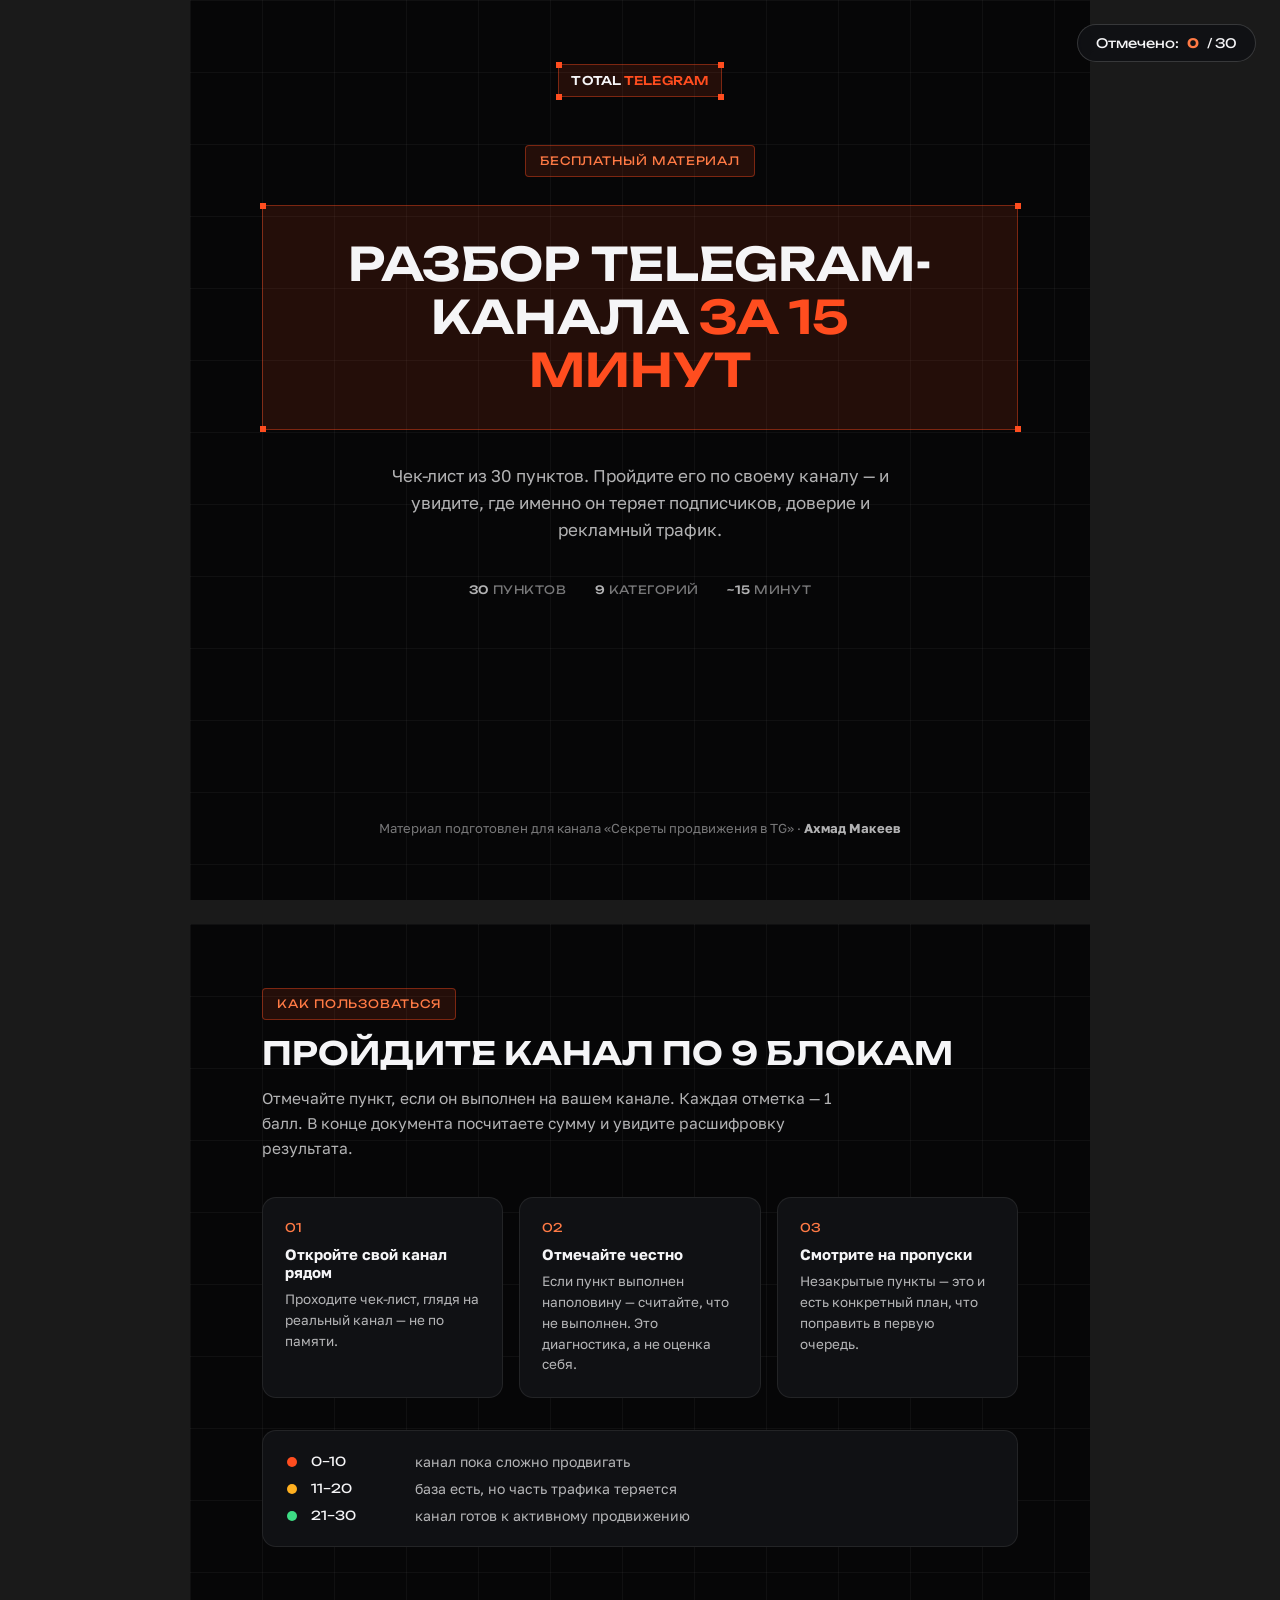
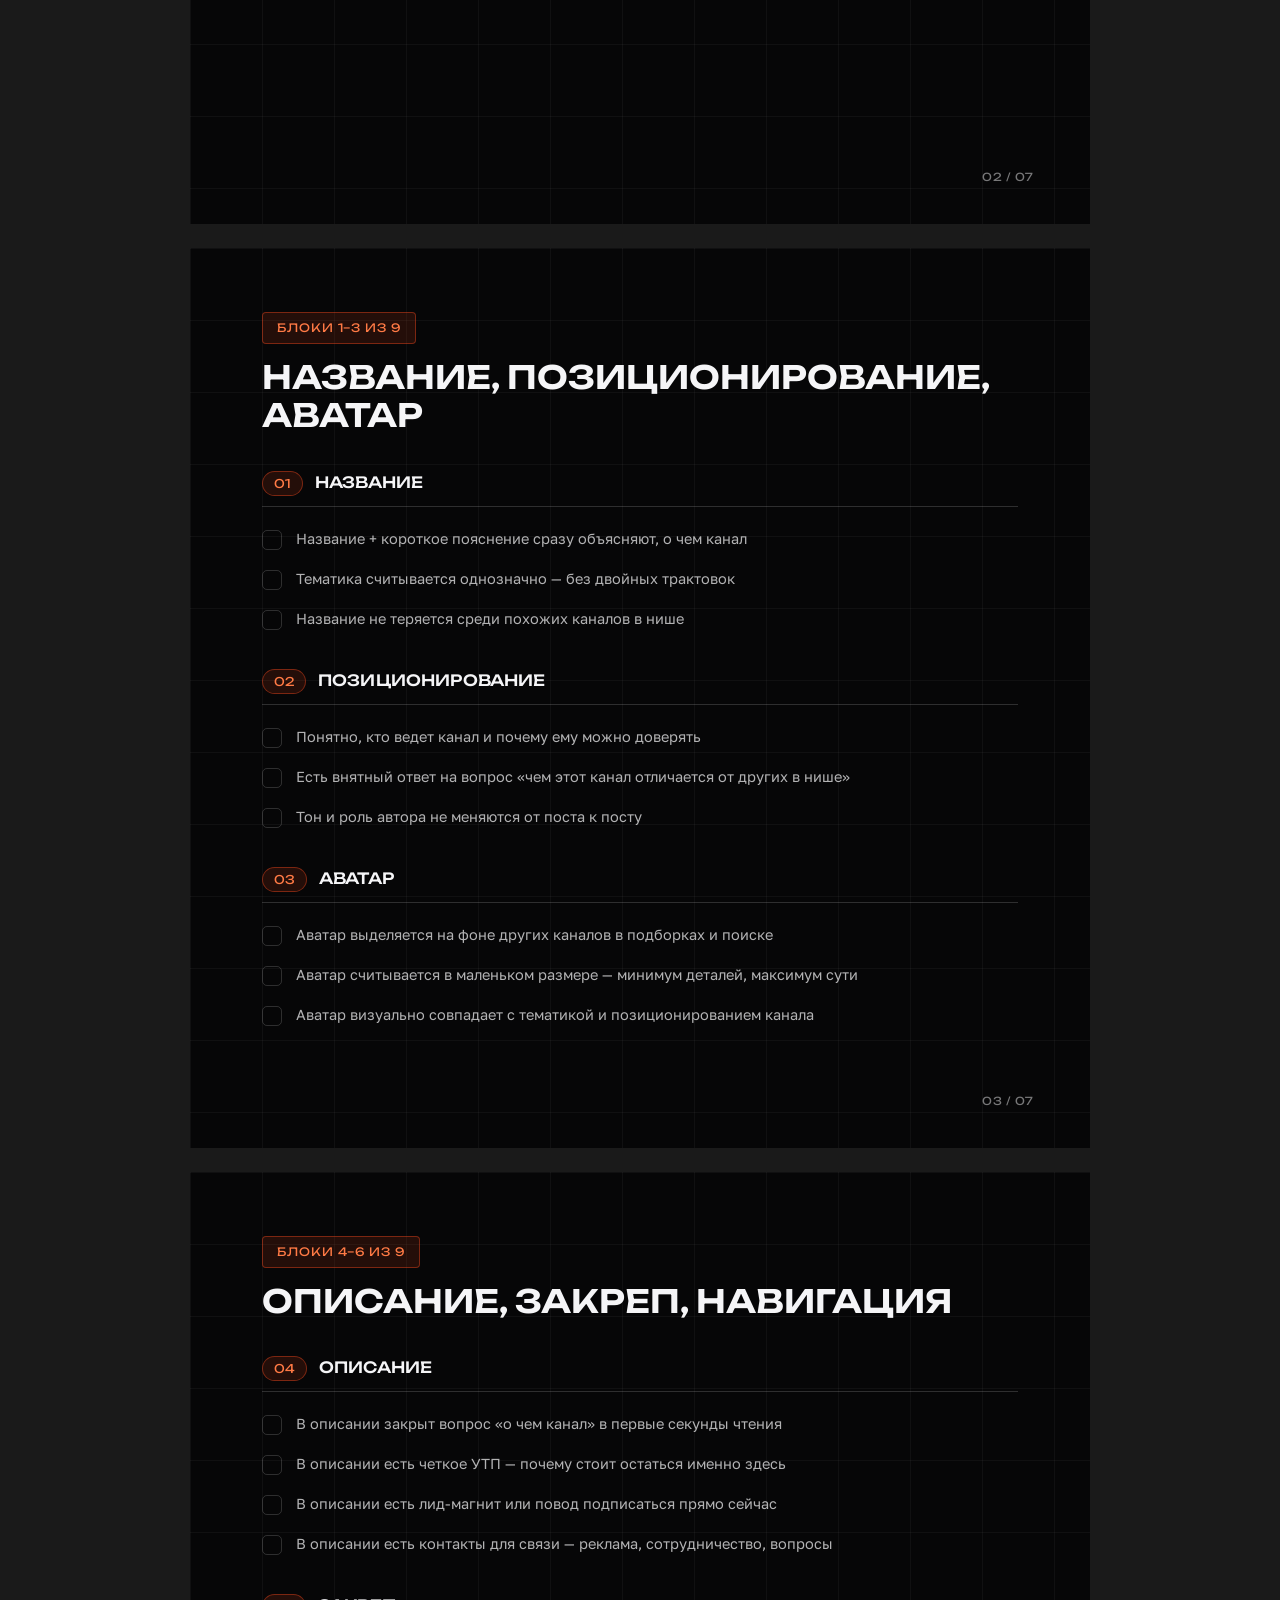
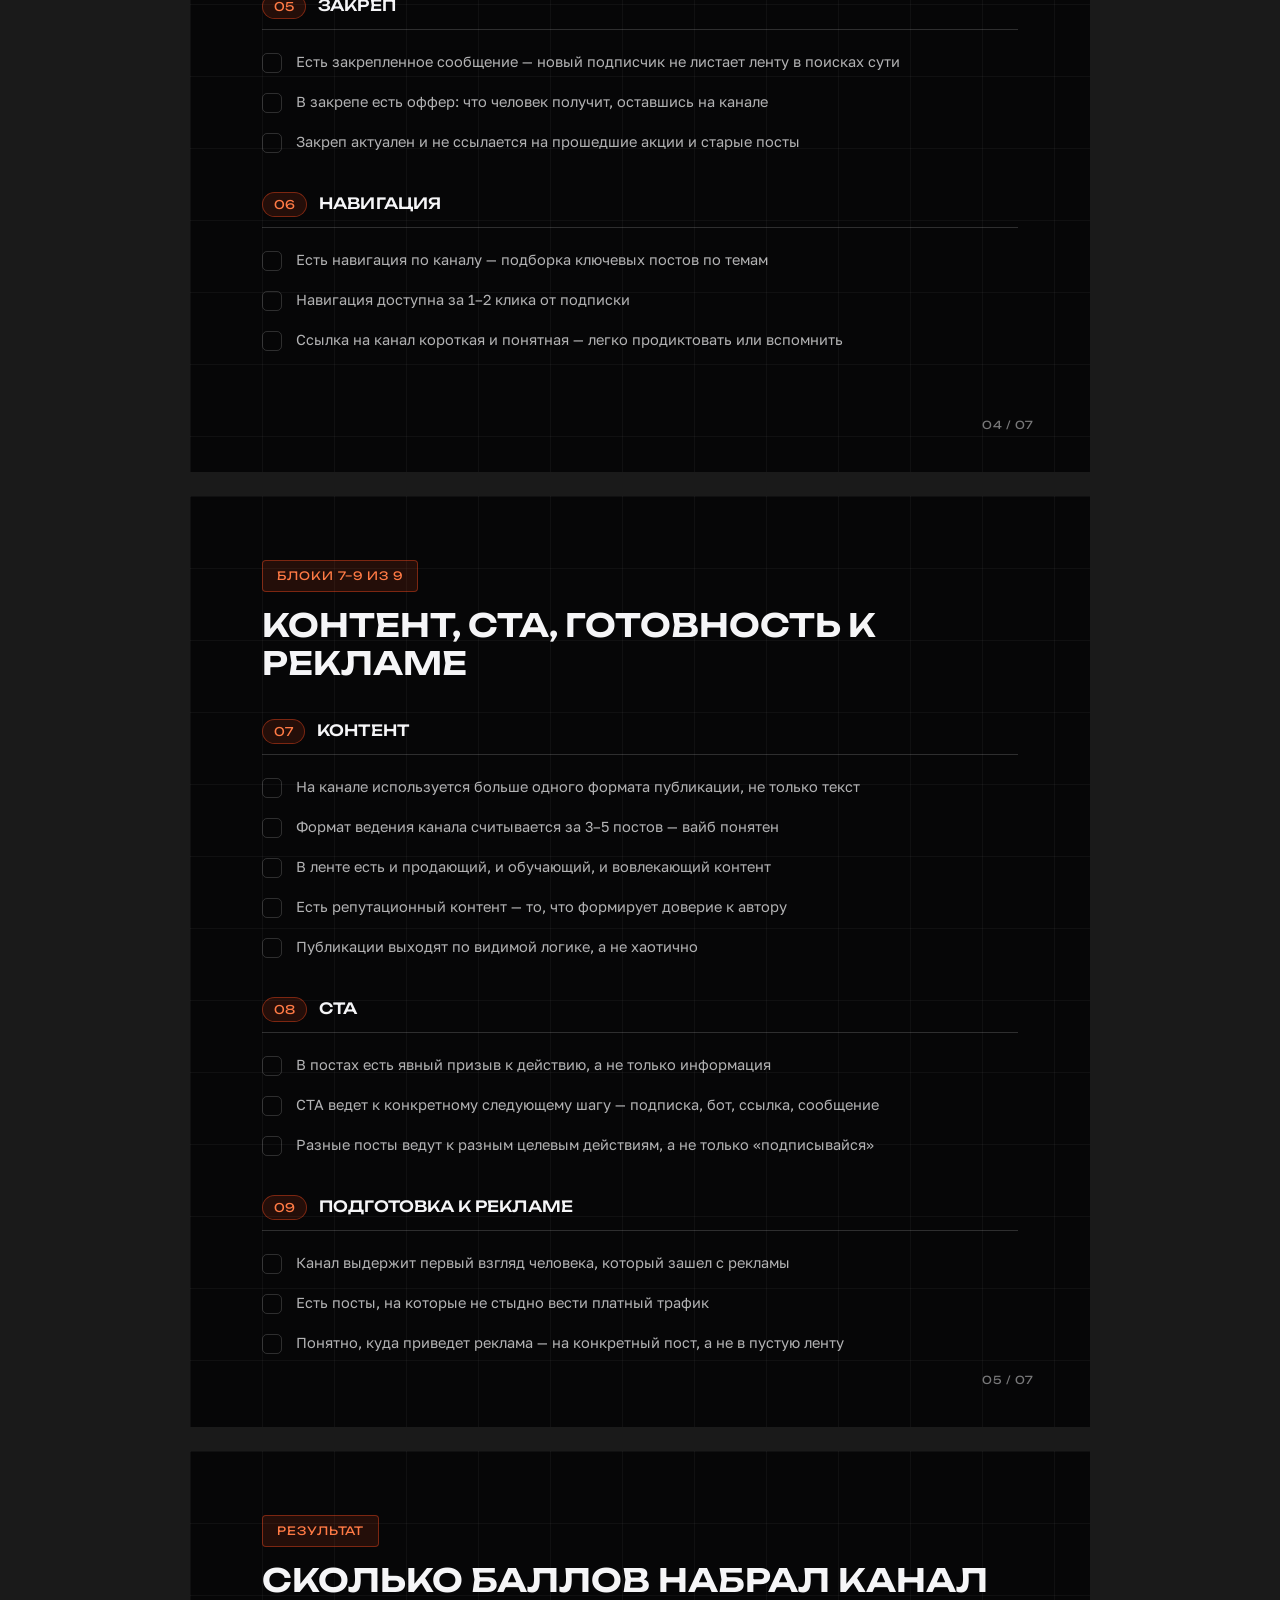
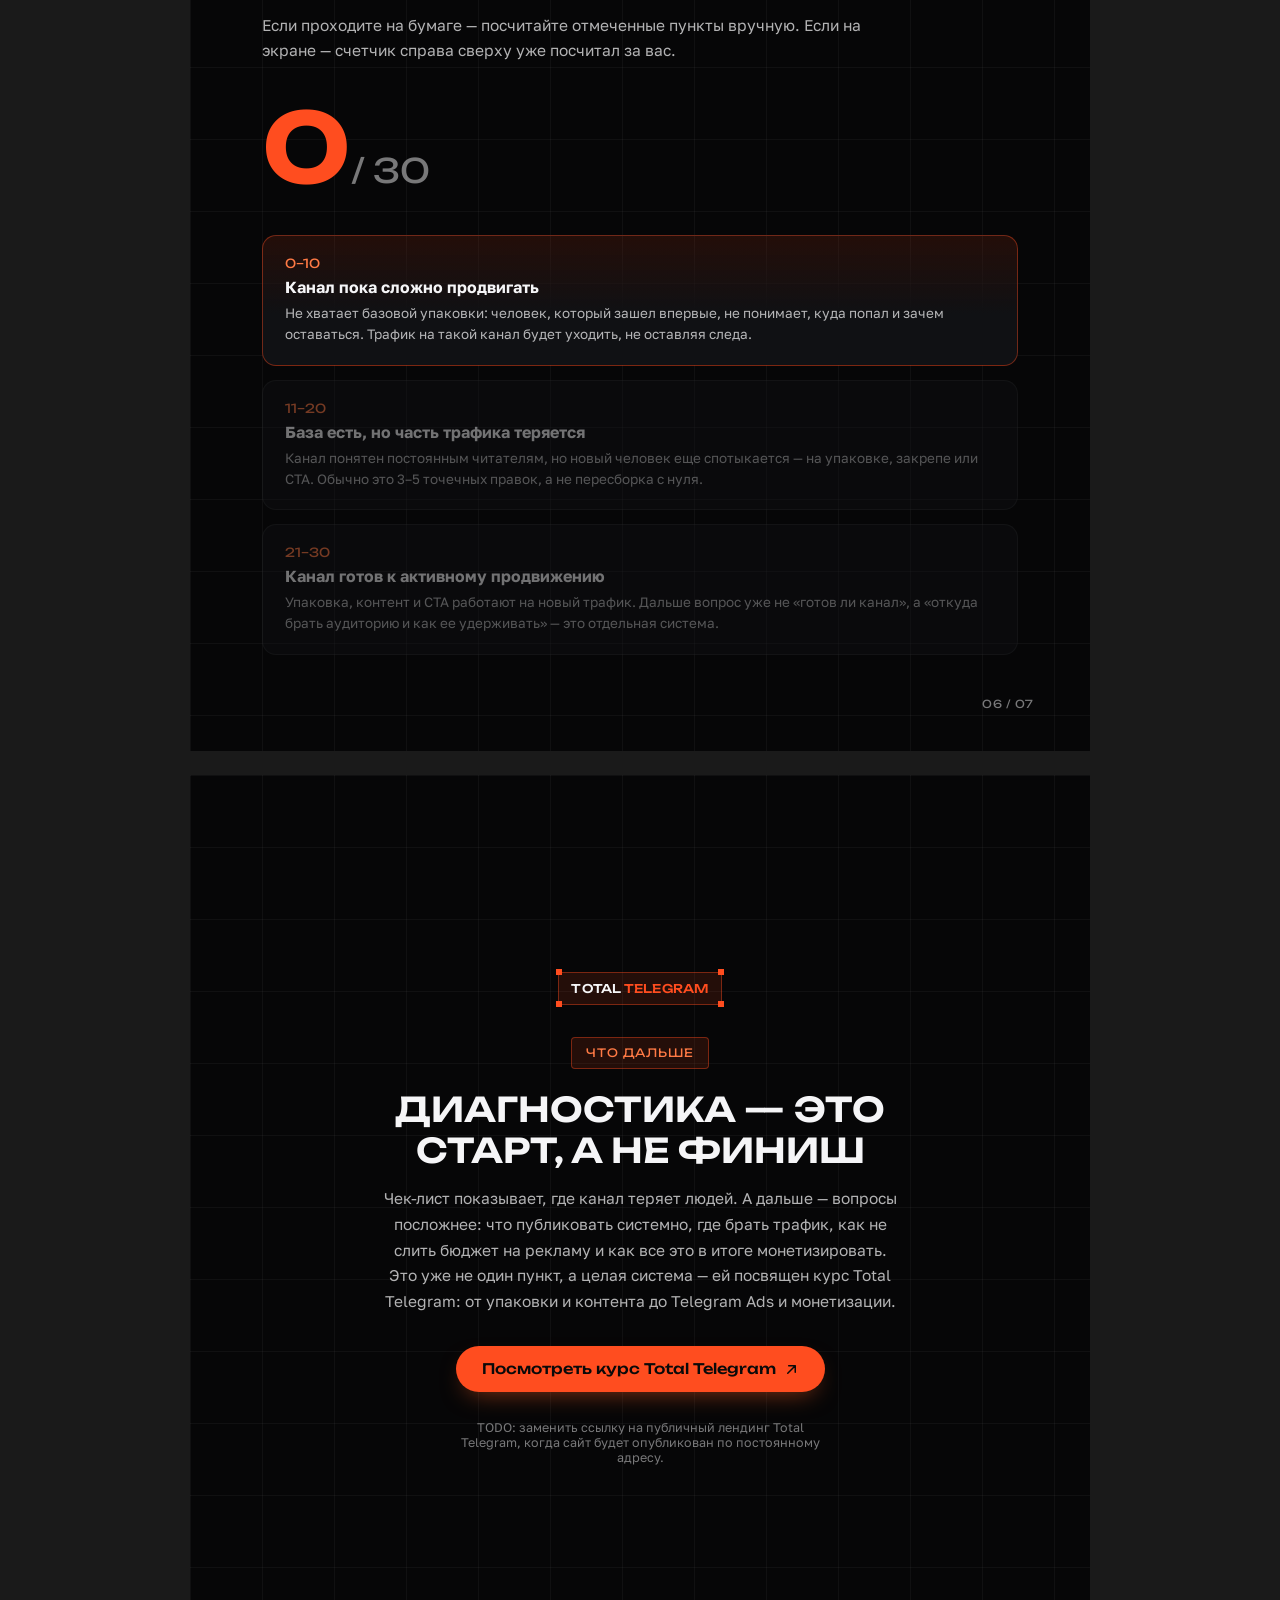
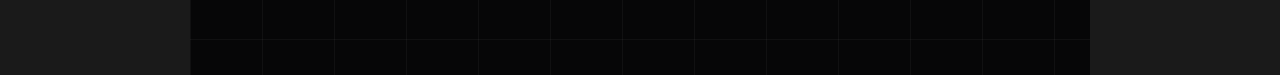
==== lead-magnets/01-razbor-kanala-15-min.html @ a99f02b6 "Обновить био автора, убрать букву Ё по всему проекту Био переписано под точную формулировку пользова" ====
<!DOCTYPE html>
<html lang="ru">
<head>
<meta charset="UTF-8" />
<meta name="viewport" content="width=device-width, initial-scale=1.0" />
<title>Разбор Telegram-канала</title>
<meta name="description" content="Бесплатный чек-лист из 30 пунктов: проверьте название, аватар, описание, закреп, навигацию, контент, CTA и готовность канала к рекламе. От Total Telegram." />
<link rel="icon" href="data:image/svg+xml,%3Csvg xmlns='http://www.w3.org/2000/svg' viewBox='0 0 32 32'%3E%3Crect width='32' height='32' rx='8' fill='%2308090b'/%3E%3Ccircle cx='16' cy='16' r='9' fill='none' stroke='%23ff5f1f' stroke-width='2.4'/%3E%3C/svg%3E" />
<link rel="preconnect" href="https://fonts.googleapis.com" />
<link rel="preconnect" href="https://fonts.gstatic.com" crossorigin />
<link href="https://fonts.googleapis.com/css2?family=Unbounded:wght@300;400;500;600;700;800;900&family=Golos+Text:wght@400;500;600;700&display=swap" rel="stylesheet" />
<style>
:root {
  --bg: #060607;
  --bg-alt: #0b0c0f;
  --surface: #101114;
  --border: rgba(255, 255, 255, 0.08);
  --border-strong: rgba(255, 255, 255, 0.16);
  --ink: #f5f5f7;
  --ink-soft: rgba(245, 245, 247, 0.72);
  --muted: rgba(245, 245, 247, 0.48);
  --accent: #ff4d1f;
  --accent-2: #ff7a45;
  --accent-soft: rgba(255, 77, 31, 0.12);
  --accent-border: rgba(255, 77, 31, 0.4);
  --green: #3ddc84;
  --green-soft: rgba(61, 220, 132, 0.12);
  --font-display: "Unbounded", "Arial Narrow", sans-serif;
  --font-sans: "Golos Text", -apple-system, BlinkMacSystemFont, "Segoe UI", Roboto, Arial, sans-serif;
}
* { box-sizing: border-box; }
html { -webkit-print-color-adjust: exact; print-color-adjust: exact; }
body {
  margin: 0;
  font-family: var(--font-sans);
  background: #1a1a1a;
  color: var(--ink);
  -webkit-font-smoothing: antialiased;
  -webkit-print-color-adjust: exact;
  print-color-adjust: exact;
}
.doc { max-width: 900px; margin: 0 auto; }

.sheet {
  background: var(--bg);
  background-image:
    linear-gradient(rgba(255, 255, 255, 0.04) 1px, transparent 1px),
    linear-gradient(90deg, rgba(255, 255, 255, 0.04) 1px, transparent 1px);
  background-size: 72px 72px;
  padding: 64px 72px;
  min-height: 100vh;
  position: relative;
  page-break-after: always;
  break-after: page;
  display: flex;
  flex-direction: column;
}
.sheet:last-child { page-break-after: auto; break-after: auto; }
.sheet + .sheet { margin-top: 24px; }

.eyebrow {
  display: inline-flex;
  align-items: center;
  gap: 8px;
  font-family: var(--font-display);
  font-size: 11.5px;
  font-weight: 400;
  letter-spacing: 0.08em;
  text-transform: uppercase;
  color: var(--accent-2);
  background: var(--accent-soft);
  border: 1px solid var(--accent-border);
  border-radius: 4px;
  padding: 8px 14px;
  width: fit-content;
}

.brand-frame { position: relative; border: 1px solid var(--accent-border); background: var(--accent-soft); }
.brand-frame i { position: absolute; width: 6px; height: 6px; background: var(--accent); pointer-events: none; }
.brand-frame i:nth-child(1) { top: -3.5px; left: -3.5px; }
.brand-frame i:nth-child(2) { top: -3.5px; right: -3.5px; }
.brand-frame i:nth-child(3) { bottom: -3.5px; left: -3.5px; }
.brand-frame i:nth-child(4) { bottom: -3.5px; right: -3.5px; }

.logo {
  display: flex;
  align-items: baseline;
  gap: 2px;
  font-family: var(--font-display);
  font-size: 12px;
  font-weight: 500;
  letter-spacing: 0.02em;
  padding: 8px 12px;
  width: fit-content;
}
.logo span { color: var(--accent); }

/* ---------- COVER ---------- */
.cover { justify-content: center; align-items: center; text-align: center; }
.cover .logo { margin: 0 auto 48px; }
.cover .eyebrow { margin: 0 auto 28px; }
.cover-frame { display: inline-block; padding: 32px clamp(20px, 5vw, 56px); margin-bottom: 32px; }
.cover-title {
  font-family: var(--font-display);
  font-size: clamp(30px, 4.4vw, 46px);
  font-weight: 600;
  text-transform: uppercase;
  line-height: 1.15;
  margin: 0;
  max-width: 16ch;
}
.cover-title .accent { color: var(--accent); }
.cover-subtitle {
  font-size: 17px;
  line-height: 1.6;
  color: var(--ink-soft);
  max-width: 46ch;
  margin: 0 auto 40px;
}
.cover-meta {
  display: flex;
  gap: 28px;
  justify-content: center;
  flex-wrap: wrap;
  font-family: var(--font-display);
  font-size: 11.5px;
  letter-spacing: 0.05em;
  text-transform: uppercase;
  color: var(--muted);
}
.cover-meta strong { color: var(--ink-soft); font-weight: 500; }
.cover-author { margin-top: auto; padding-top: 40px; font-size: 13px; color: var(--muted); }
.cover-author strong { color: var(--ink-soft); }

/* ---------- SECTION HEAD ---------- */
.page-head { margin-bottom: 36px; }
.page-title {
  font-family: var(--font-display);
  font-size: clamp(24px, 3vw, 32px);
  font-weight: 600;
  text-transform: uppercase;
  line-height: 1.2;
  margin: 14px 0 0;
}
.page-lead { font-size: 15.5px; line-height: 1.6; color: var(--ink-soft); max-width: 60ch; margin: 14px 0 0; }
.page-num { position: absolute; bottom: 40px; right: 56px; font-family: var(--font-display); font-size: 11px; color: var(--muted); letter-spacing: 0.05em; }

/* ---------- HOW-TO ---------- */
.howto-grid { display: grid; grid-template-columns: repeat(3, 1fr); gap: 16px; margin-bottom: 32px; }
.howto-card { background: var(--surface); border: 1px solid var(--border); border-radius: 14px; padding: 22px; }
.howto-num { font-family: var(--font-display); font-size: 12px; color: var(--accent-2); margin-bottom: 10px; }
.howto-card h3 { font-size: 15px; margin: 0 0 8px; }
.howto-card p { font-size: 13.5px; line-height: 1.55; color: var(--ink-soft); margin: 0; }

.scale-legend { display: flex; flex-direction: column; gap: 10px; background: var(--surface); border: 1px solid var(--border); border-radius: 14px; padding: 22px 24px; }
.scale-row { display: flex; align-items: center; gap: 14px; font-size: 14px; }
.scale-dot { width: 10px; height: 10px; border-radius: 50%; flex-shrink: 0; }
.scale-row .range { font-family: var(--font-display); font-size: 12.5px; color: var(--ink); width: 90px; flex-shrink: 0; }
.scale-row .desc { color: var(--ink-soft); }

/* ---------- CATEGORY / CHECKLIST ---------- */
.categories { display: flex; flex-direction: column; gap: 30px; }
.cat-block { }
.cat-head { display: flex; align-items: baseline; gap: 12px; margin-bottom: 12px; padding-bottom: 10px; border-bottom: 1px solid var(--border-strong); }
.cat-badge {
  font-family: var(--font-display);
  font-size: 12px;
  color: var(--accent-2);
  background: var(--accent-soft);
  border: 1px solid var(--accent-border);
  border-radius: 999px;
  padding: 4px 11px;
  flex-shrink: 0;
}
.cat-title { font-family: var(--font-display); font-size: 15.5px; font-weight: 500; text-transform: uppercase; letter-spacing: 0.01em; }

.check-item {
  display: flex;
  align-items: flex-start;
  gap: 14px;
  padding: 9px 0;
  cursor: pointer;
  user-select: none;
}
.check-box {
  width: 20px;
  height: 20px;
  border: 1.5px solid var(--border-strong);
  border-radius: 5px;
  flex-shrink: 0;
  margin-top: 2px;
  display: flex;
  align-items: center;
  justify-content: center;
  transition: border-color 0.15s ease, background 0.15s ease;
}
.check-box svg { opacity: 0; transform: scale(0.5); transition: opacity 0.15s ease, transform 0.15s ease; color: var(--bg); }
.check-item.is-checked .check-box { background: var(--accent); border-color: var(--accent); }
.check-item.is-checked .check-box svg { opacity: 1; transform: scale(1); }
.check-item span.check-text { font-size: 14.5px; line-height: 1.5; color: var(--ink-soft); }
.check-item.is-checked span.check-text { color: var(--ink); }

/* ---------- SCORE PILL (screen only) ---------- */
.score-pill {
  position: fixed;
  top: 24px;
  right: 24px;
  z-index: 50;
  background: rgba(16, 17, 20, 0.9);
  backdrop-filter: blur(10px);
  border: 1px solid var(--border-strong);
  border-radius: 999px;
  padding: 10px 18px;
  font-family: var(--font-display);
  font-size: 13px;
  display: flex;
  align-items: center;
  gap: 8px;
}
.score-pill strong { color: var(--accent-2); }

/* ---------- RESULT PAGE ---------- */
.result-score {
  font-family: var(--font-display);
  font-size: clamp(64px, 10vw, 96px);
  font-weight: 700;
  color: var(--accent);
  line-height: 1;
  margin-bottom: 8px;
}
.result-score span { font-size: 0.35em; color: var(--muted); font-weight: 400; }
.result-bands { display: flex; flex-direction: column; gap: 14px; margin-top: 32px; }
.band {
  border: 1px solid var(--border);
  border-radius: 14px;
  padding: 20px 22px;
  background: var(--surface);
  opacity: 0.45;
  transition: opacity 0.2s ease, border-color 0.2s ease;
}
.band.is-active { opacity: 1; border-color: var(--accent-border); background: linear-gradient(180deg, var(--accent-soft), var(--surface) 60%); }
.band-range { font-family: var(--font-display); font-size: 12.5px; color: var(--accent-2); margin-bottom: 6px; }
.band h3 { font-size: 16px; margin: 0 0 6px; }
.band p { font-size: 13.5px; line-height: 1.55; color: var(--ink-soft); margin: 0; }

/* ---------- FINAL CTA ---------- */
.final { justify-content: center; text-align: center; align-items: center; }
.final-title { font-family: var(--font-display); font-size: clamp(24px, 3.4vw, 34px); font-weight: 600; text-transform: uppercase; max-width: 20ch; margin: 20px auto 16px; line-height: 1.2; }
.final-lead { font-size: 15.5px; line-height: 1.65; color: var(--ink-soft); max-width: 52ch; margin: 0 auto 32px; }
.btn {
  display: inline-flex;
  align-items: center;
  gap: 8px;
  background: var(--accent);
  color: #0a0a0a;
  font-family: var(--font-display);
  font-weight: 500;
  font-size: 14.5px;
  text-decoration: none;
  border-radius: 999px;
  padding: 14px 26px;
  box-shadow: 0 10px 24px -10px rgba(255, 95, 31, 0.55);
}
.final-note { margin-top: 28px; font-size: 12.5px; color: var(--muted); max-width: 48ch; }

@media (max-width: 700px) {
  .sheet { padding: 40px 24px; }
  .howto-grid { grid-template-columns: 1fr; }
  .page-num { display: none; }
}

@media print {
  body { background: var(--bg); }
  .sheet { min-height: 0; height: auto; padding: 20mm 16mm; margin-top: 0; }
  .sheet + .sheet { margin-top: 0; }
  .cat-block { break-inside: avoid; }
  .score-pill { display: none; }
  @page { size: A4; margin: 0; }
}
</style>
</head>
<body>
<div class="doc" id="doc">

  <div class="score-pill" id="scorePill">Отмечено: <strong id="scoreLive">0</strong> / 30</div>

  <!-- PAGE 1 — COVER -->
  <section class="sheet cover">
    <div class="logo brand-frame"><i></i><i></i><i></i><i></i>TOTAL<span>TELEGRAM</span></div>
    <div class="eyebrow">Бесплатный материал</div>
    <div class="cover-frame brand-frame"><i></i><i></i><i></i><i></i>
      <h1 class="cover-title">Разбор Telegram-канала <span class="accent">за 15 минут</span></h1>
    </div>
    <p class="cover-subtitle">Чек-лист из 30 пунктов. Пройдите его по своему каналу — и увидите, где именно он теряет подписчиков, доверие и рекламный трафик.</p>
    <div class="cover-meta">
      <span><strong>30</strong> пунктов</span>
      <span><strong>9</strong> категорий</span>
      <span><strong>~15</strong> минут</span>
    </div>
    <div class="cover-author">Материал подготовлен для канала «Секреты продвижения в TG» · <strong>Ахмад Макеев</strong></div>
  </section>

  <!-- PAGE 2 — HOW TO -->
  <section class="sheet">
    <div class="page-head">
      <div class="eyebrow">Как пользоваться</div>
      <h2 class="page-title">Пройдите канал по 9 блокам</h2>
      <p class="page-lead">Отмечайте пункт, если он выполнен на вашем канале. Каждая отметка — 1 балл. В конце документа посчитаете сумму и увидите расшифровку результата.</p>
    </div>
    <div class="howto-grid">
      <div class="howto-card">
        <div class="howto-num">01</div>
        <h3>Откройте свой канал рядом</h3>
        <p>Проходите чек-лист, глядя на реальный канал — не по памяти.</p>
      </div>
      <div class="howto-card">
        <div class="howto-num">02</div>
        <h3>Отмечайте честно</h3>
        <p>Если пункт выполнен наполовину — считайте, что не выполнен. Это диагностика, а не оценка себя.</p>
      </div>
      <div class="howto-card">
        <div class="howto-num">03</div>
        <h3>Смотрите на пропуски</h3>
        <p>Незакрытые пункты — это и есть конкретный план, что поправить в первую очередь.</p>
      </div>
    </div>
    <div class="scale-legend">
      <div class="scale-row"><span class="scale-dot" style="background:#ff4d1f"></span><span class="range">0–10</span><span class="desc">канал пока сложно продвигать</span></div>
      <div class="scale-row"><span class="scale-dot" style="background:#ffb020"></span><span class="range">11–20</span><span class="desc">база есть, но часть трафика теряется</span></div>
      <div class="scale-row"><span class="scale-dot" style="background:#3ddc84"></span><span class="range">21–30</span><span class="desc">канал готов к активному продвижению</span></div>
    </div>
    <div class="page-num">02 / 07</div>
  </section>

  <!-- PAGE 3 — Название / Позиционирование / Аватар -->
  <section class="sheet">
    <div class="page-head">
      <div class="eyebrow">Блоки 1–3 из 9</div>
      <h2 class="page-title">Название, позиционирование, аватар</h2>
    </div>
    <div class="categories" id="cat-1-3"></div>
    <div class="page-num">03 / 07</div>
  </section>

  <!-- PAGE 4 — Описание / Закреп / Навигация -->
  <section class="sheet">
    <div class="page-head">
      <div class="eyebrow">Блоки 4–6 из 9</div>
      <h2 class="page-title">Описание, закреп, навигация</h2>
    </div>
    <div class="categories" id="cat-4-6"></div>
    <div class="page-num">04 / 07</div>
  </section>

  <!-- PAGE 5 — Контент / CTA / Реклама -->
  <section class="sheet">
    <div class="page-head">
      <div class="eyebrow">Блоки 7–9 из 9</div>
      <h2 class="page-title">Контент, CTA, готовность к рекламе</h2>
    </div>
    <div class="categories" id="cat-7-9"></div>
    <div class="page-num">05 / 07</div>
  </section>

  <!-- PAGE 6 — RESULT -->
  <section class="sheet">
    <div class="page-head">
      <div class="eyebrow">Результат</div>
      <h2 class="page-title">Сколько баллов набрал канал</h2>
      <p class="page-lead">Если проходите на бумаге — посчитайте отмеченные пункты вручную. Если на экране — счетчик справа сверху уже посчитал за вас.</p>
    </div>
    <div class="result-score" id="resultScore">0<span>/ 30</span></div>
    <div class="result-bands">
      <div class="band" id="band-low">
        <div class="band-range">0–10</div>
        <h3>Канал пока сложно продвигать</h3>
        <p>Не хватает базовой упаковки: человек, который зашел впервые, не понимает, куда попал и зачем оставаться. Трафик на такой канал будет уходить, не оставляя следа.</p>
      </div>
      <div class="band" id="band-mid">
        <div class="band-range">11–20</div>
        <h3>База есть, но часть трафика теряется</h3>
        <p>Канал понятен постоянным читателям, но новый человек еще спотыкается — на упаковке, закрепе или CTA. Обычно это 3–5 точечных правок, а не пересборка с нуля.</p>
      </div>
      <div class="band" id="band-high">
        <div class="band-range">21–30</div>
        <h3>Канал готов к активному продвижению</h3>
        <p>Упаковка, контент и CTA работают на новый трафик. Дальше вопрос уже не «готов ли канал», а «откуда брать аудиторию и как ее удерживать» — это отдельная система.</p>
      </div>
    </div>
    <div class="page-num">06 / 07</div>
  </section>

  <!-- PAGE 7 — FINAL CTA -->
  <section class="sheet final">
    <div class="logo brand-frame"><i></i><i></i><i></i><i></i>TOTAL<span>TELEGRAM</span></div>
    <div class="eyebrow" style="margin-top:32px;">Что дальше</div>
    <h2 class="final-title">Диагностика — это старт, а не финиш</h2>
    <p class="final-lead">Чек-лист показывает, где канал теряет людей. А дальше — вопросы посложнее: что публиковать системно, где брать трафик, как не слить бюджет на рекламу и как все это в итоге монетизировать. Это уже не один пункт, а целая система — ей посвящен курс Total Telegram: от упаковки и контента до Telegram Ads и монетизации.</p>
    <a href="https://claude.ai/code/artifact/f3ff0d8c-4a3f-4796-ac04-4c584c9cbffb" class="btn" target="_blank" rel="noopener">
      Посмотреть курс Total Telegram
      <svg width="15" height="15" viewBox="0 0 16 16" fill="none" aria-hidden="true"><path d="M4 12L12 4M12 4H5M12 4V11" stroke="currentColor" stroke-width="1.6" stroke-linecap="round" stroke-linejoin="round"/></svg>
    </a>
    <p class="final-note">TODO: заменить ссылку на публичный лендинг Total Telegram, когда сайт будет опубликован по постоянному адресу.</p>
  </section>

</div>

<script>
(function () {
  "use strict";

  var CATEGORIES = [
    {
      id: "cat-1-3",
      groups: [
        {
          badge: "01", title: "Название", items: [
            "Название + короткое пояснение сразу объясняют, о чем канал",
            "Тематика считывается однозначно — без двойных трактовок",
            "Название не теряется среди похожих каналов в нише",
          ],
        },
        {
          badge: "02", title: "Позиционирование", items: [
            "Понятно, кто ведет канал и почему ему можно доверять",
            "Есть внятный ответ на вопрос «чем этот канал отличается от других в нише»",
            "Тон и роль автора не меняются от поста к посту",
          ],
        },
        {
          badge: "03", title: "Аватар", items: [
            "Аватар выделяется на фоне других каналов в подборках и поиске",
            "Аватар считывается в маленьком размере — минимум деталей, максимум сути",
            "Аватар визуально совпадает с тематикой и позиционированием канала",
          ],
        },
      ],
    },
    {
      id: "cat-4-6",
      groups: [
        {
          badge: "04", title: "Описание", items: [
            "В описании закрыт вопрос «о чем канал» в первые секунды чтения",
            "В описании есть четкое УТП — почему стоит остаться именно здесь",
            "В описании есть лид-магнит или повод подписаться прямо сейчас",
            "В описании есть контакты для связи — реклама, сотрудничество, вопросы",
          ],
        },
        {
          badge: "05", title: "Закреп", items: [
            "Есть закрепленное сообщение — новый подписчик не листает ленту в поисках сути",
            "В закрепе есть оффер: что человек получит, оставшись на канале",
            "Закреп актуален и не ссылается на прошедшие акции и старые посты",
          ],
        },
        {
          badge: "06", title: "Навигация", items: [
            "Есть навигация по каналу — подборка ключевых постов по темам",
            "Навигация доступна за 1–2 клика от подписки",
            "Ссылка на канал короткая и понятная — легко продиктовать или вспомнить",
          ],
        },
      ],
    },
    {
      id: "cat-7-9",
      groups: [
        {
          badge: "07", title: "Контент", items: [
            "На канале используется больше одного формата публикации, не только текст",
            "Формат ведения канала считывается за 3–5 постов — вайб понятен",
            "В ленте есть и продающий, и обучающий, и вовлекающий контент",
            "Есть репутационный контент — то, что формирует доверие к автору",
            "Публикации выходят по видимой логике, а не хаотично",
          ],
        },
        {
          badge: "08", title: "CTA", items: [
            "В постах есть явный призыв к действию, а не только информация",
            "CTA ведет к конкретному следующему шагу — подписка, бот, ссылка, сообщение",
            "Разные посты ведут к разным целевым действиям, а не только «подписывайся»",
          ],
        },
        {
          badge: "09", title: "Подготовка к рекламе", items: [
            "Канал выдержит первый взгляд человека, который зашел с рекламы",
            "Есть посты, на которые не стыдно вести платный трафик",
            "Понятно, куда приведет реклама — на конкретный пост, а не в пустую ленту",
          ],
        },
      ],
    },
  ];

  var checkSvg = '<svg width="12" height="12" viewBox="0 0 16 16" fill="none" aria-hidden="true"><path d="M3 8.5L6.2 11.5L13 4.5" stroke="currentColor" stroke-width="2.2" stroke-linecap="round" stroke-linejoin="round"/></svg>';

  function esc(str) {
    var d = document.createElement("div");
    d.textContent = str;
    return d.innerHTML;
  }

  function render() {
    CATEGORIES.forEach(function (page) {
      var wrap = document.getElementById(page.id);
      if (!wrap) return;
      wrap.innerHTML = page.groups.map(function (g) {
        var items = g.items.map(function (text) {
          return (
            '<label class="check-item">' +
            '<span class="check-box">' + checkSvg + '</span>' +
            '<span class="check-text">' + esc(text) + '</span>' +
            '</label>'
          );
        }).join("");
        return (
          '<div class="cat-block">' +
          '<div class="cat-head"><span class="cat-badge">' + g.badge + '</span><span class="cat-title">' + esc(g.title) + '</span></div>' +
          items +
          '</div>'
        );
      }).join("");
    });
  }

  function setupChecks() {
    var items = document.querySelectorAll(".check-item");
    var scoreLive = document.getElementById("scoreLive");
    var resultScore = document.getElementById("resultScore");
    var bands = {
      low: document.getElementById("band-low"),
      mid: document.getElementById("band-mid"),
      high: document.getElementById("band-high"),
    };

    function update() {
      var count = document.querySelectorAll(".check-item.is-checked").length;
      if (scoreLive) scoreLive.textContent = String(count);
      if (resultScore) resultScore.innerHTML = count + '<span>/ 30</span>';
      Object.keys(bands).forEach(function (k) { if (bands[k]) bands[k].classList.remove("is-active"); });
      var active = count <= 10 ? bands.low : count <= 20 ? bands.mid : bands.high;
      if (active) active.classList.add("is-active");
    }

    items.forEach(function (item) {
      item.addEventListener("click", function () {
        item.classList.toggle("is-checked");
        update();
      });
    });

    update();
  }

  render();
  setupChecks();
})();
</script>
</body>
</html>
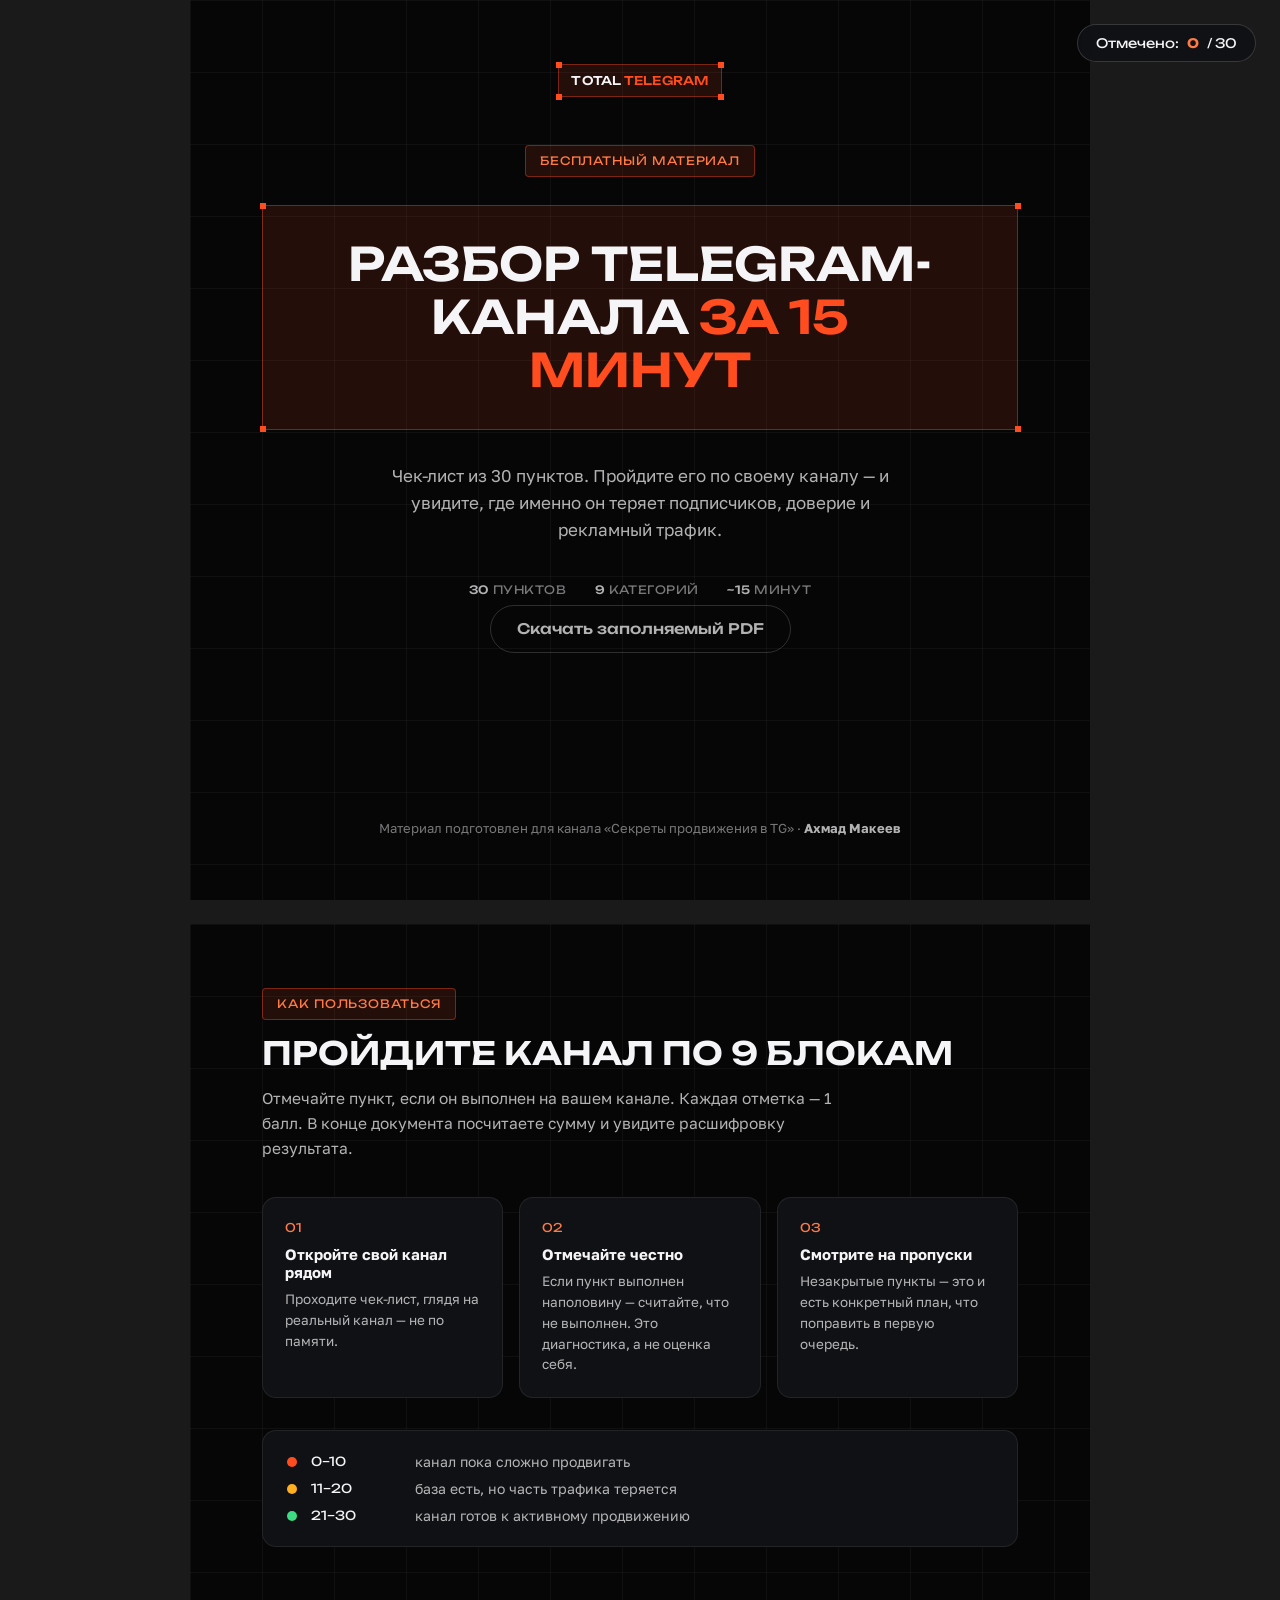
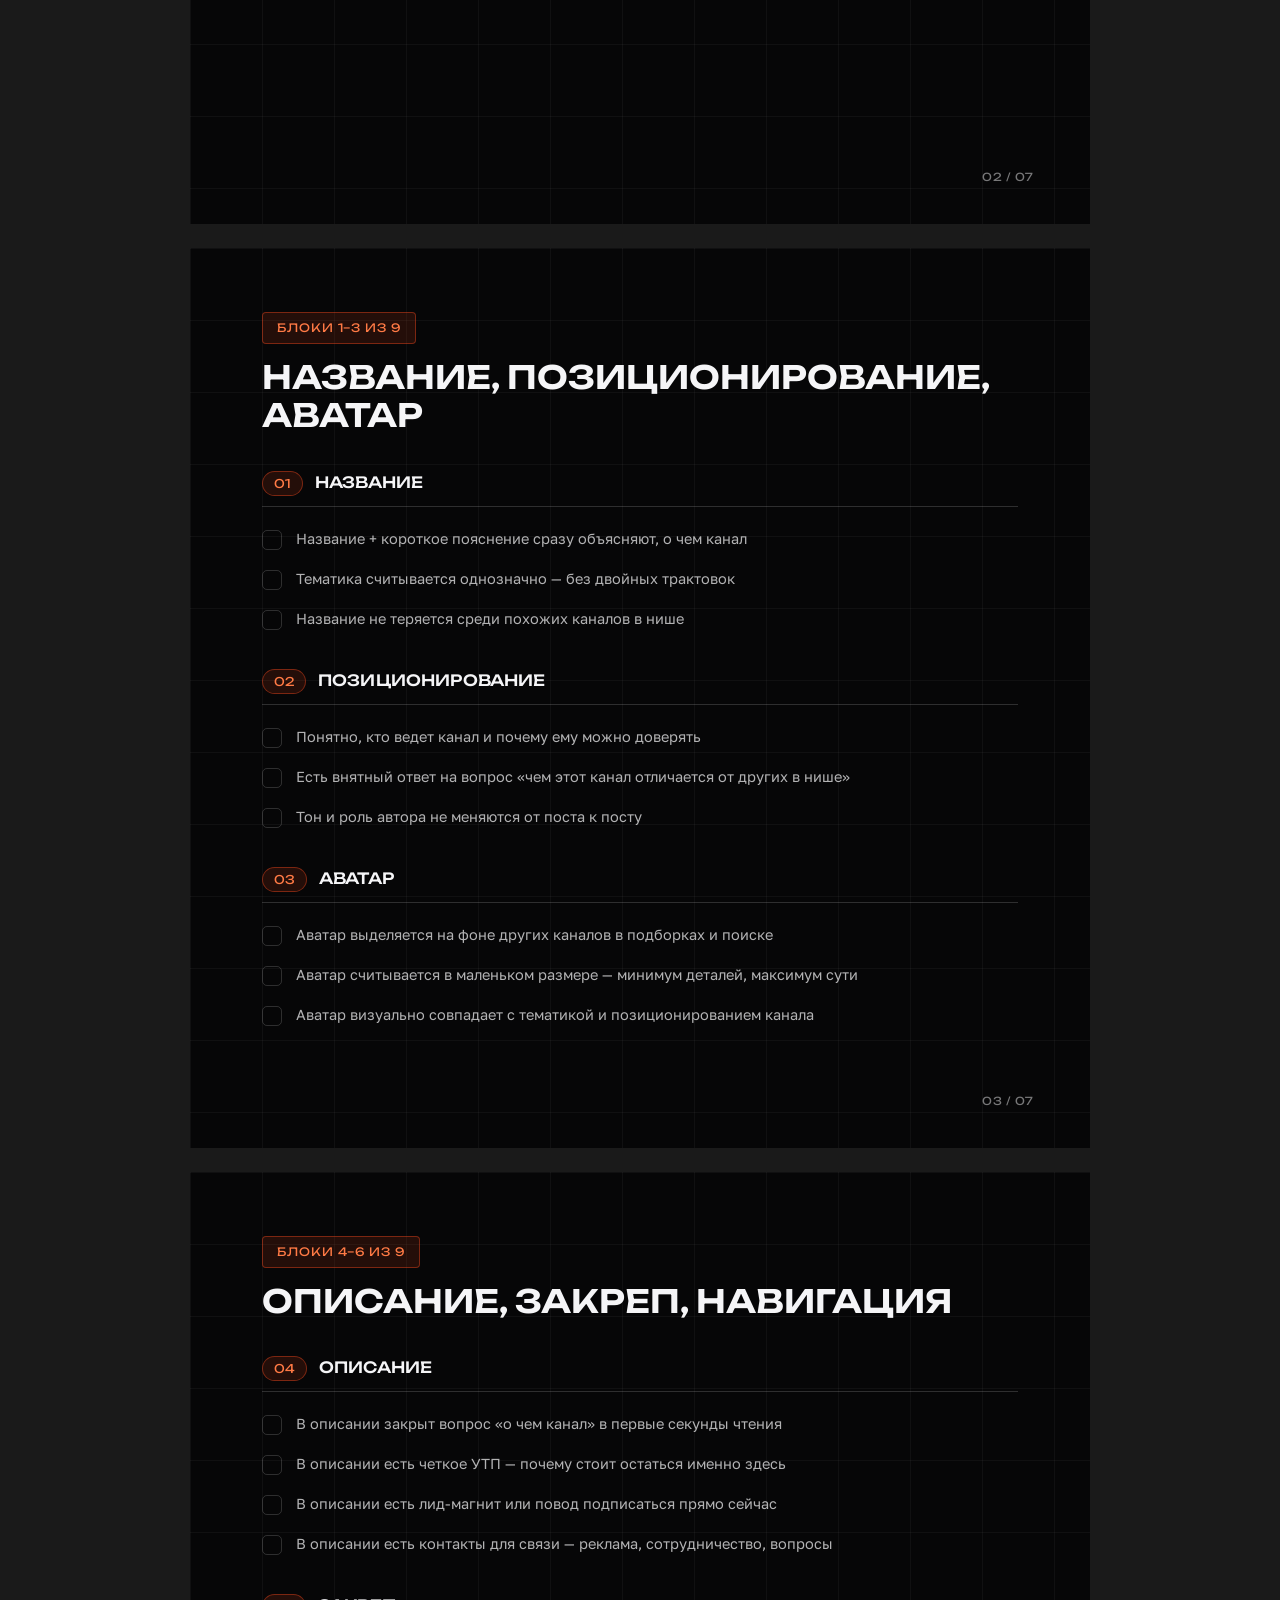
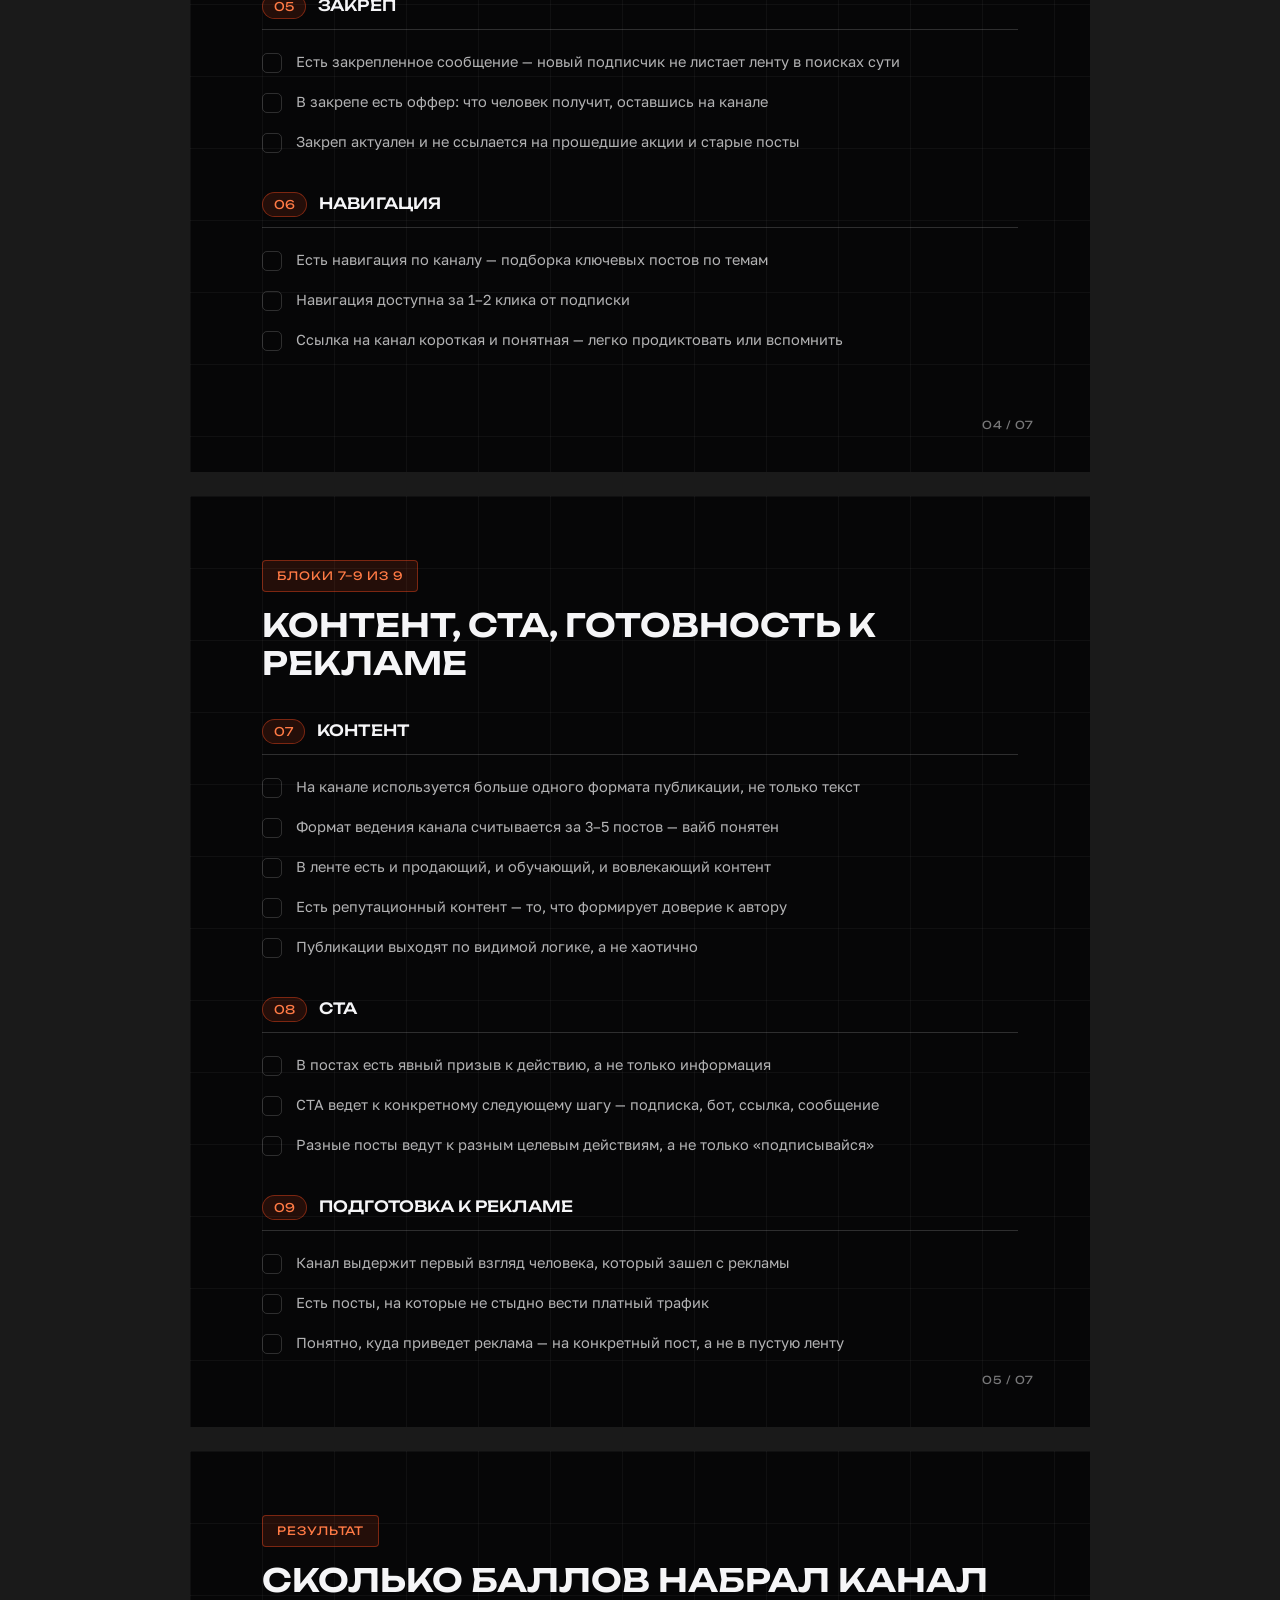
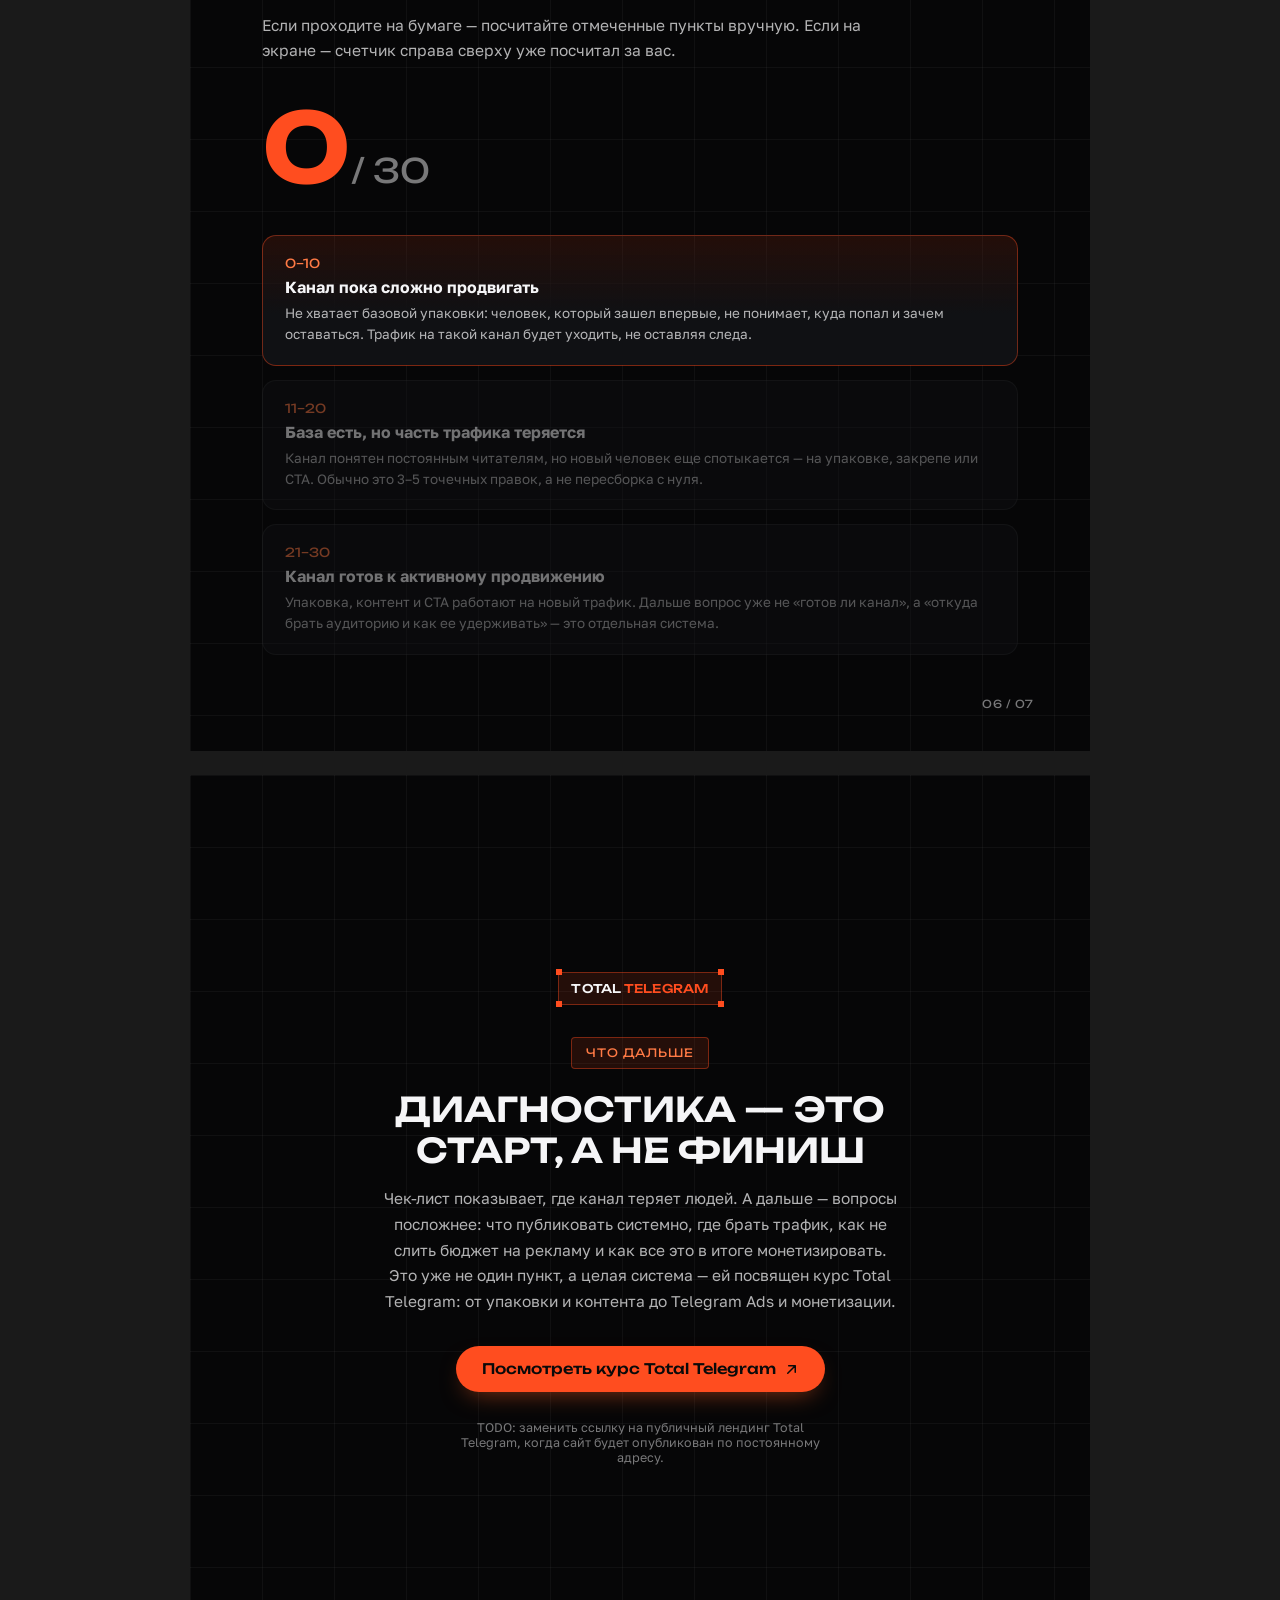
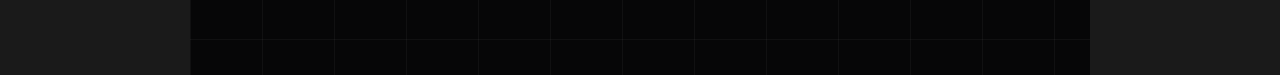
==== commit e35ea3c6: "Добавить заполняемые PDF-версии всех 5 лид-магнитов Настоящие интерактивные PDF (AcroForm), не прост" ====
--- a/lead-magnets/01-razbor-kanala-15-min.html
+++ b/lead-magnets/01-razbor-kanala-15-min.html
@@ -297,6 +297,7 @@
       <span><strong>9</strong> категорий</span>
       <span><strong>~15</strong> минут</span>
     </div>
+    <a href="pdf/01-razbor-kanala-15-min.pdf" download class="btn" style="background:transparent;color:var(--ink-soft);border:1px solid var(--border-strong);box-shadow:none;margin-top:8px;">Скачать заполняемый PDF</a>
     <div class="cover-author">Материал подготовлен для канала «Секреты продвижения в TG» · <strong>Ахмад Макеев</strong></div>
   </section>
 
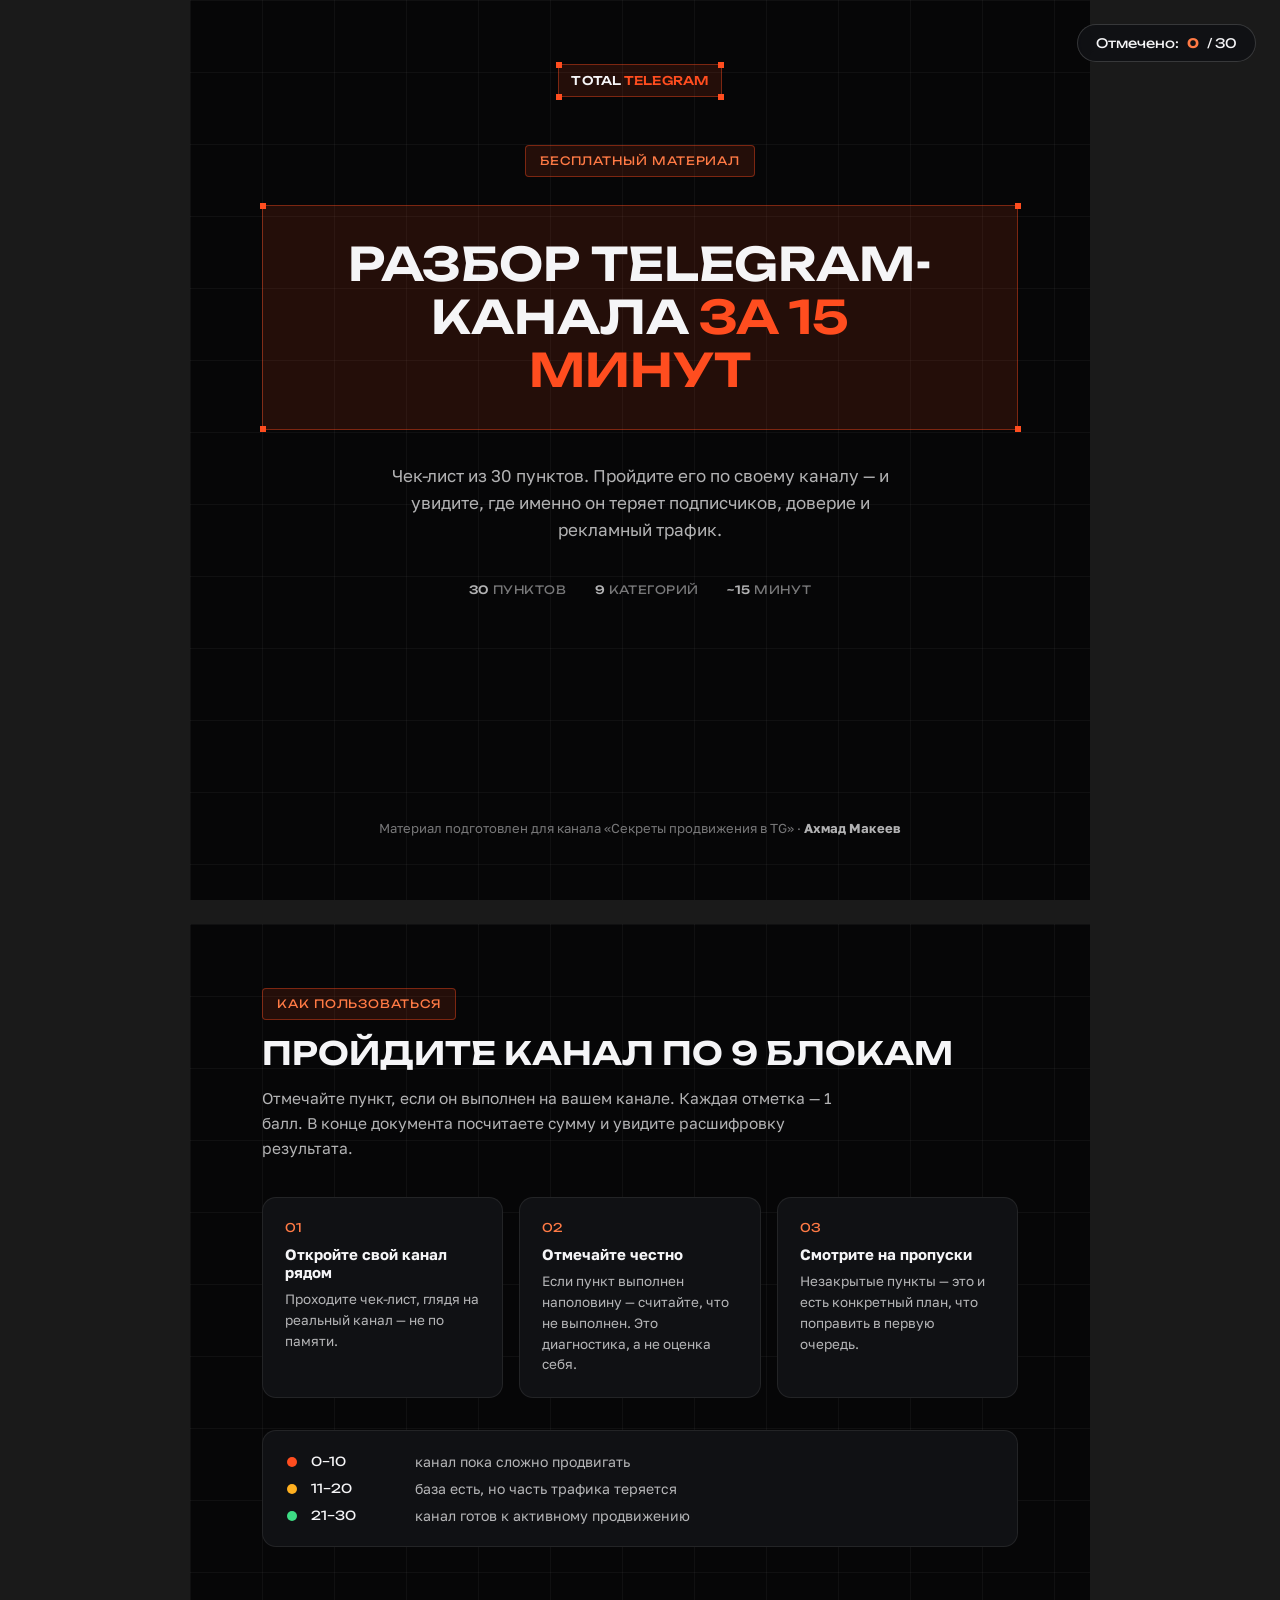
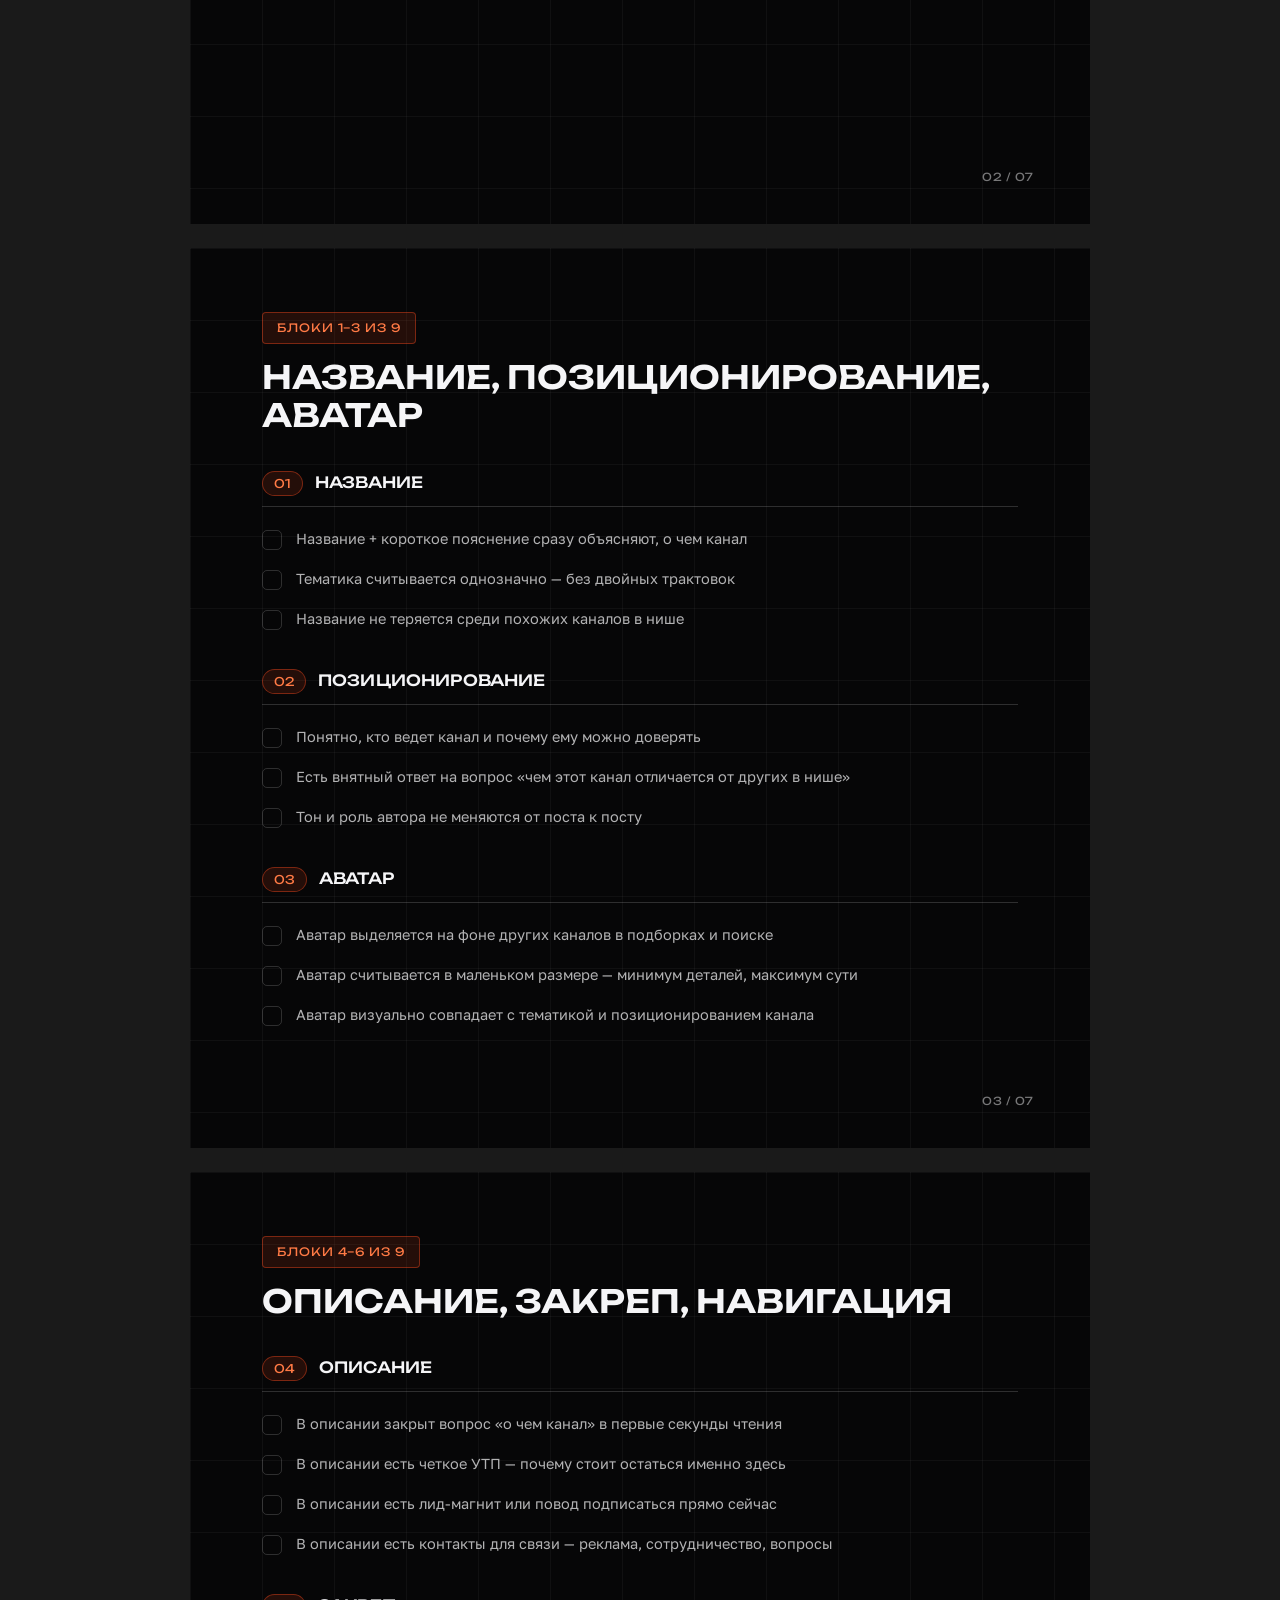
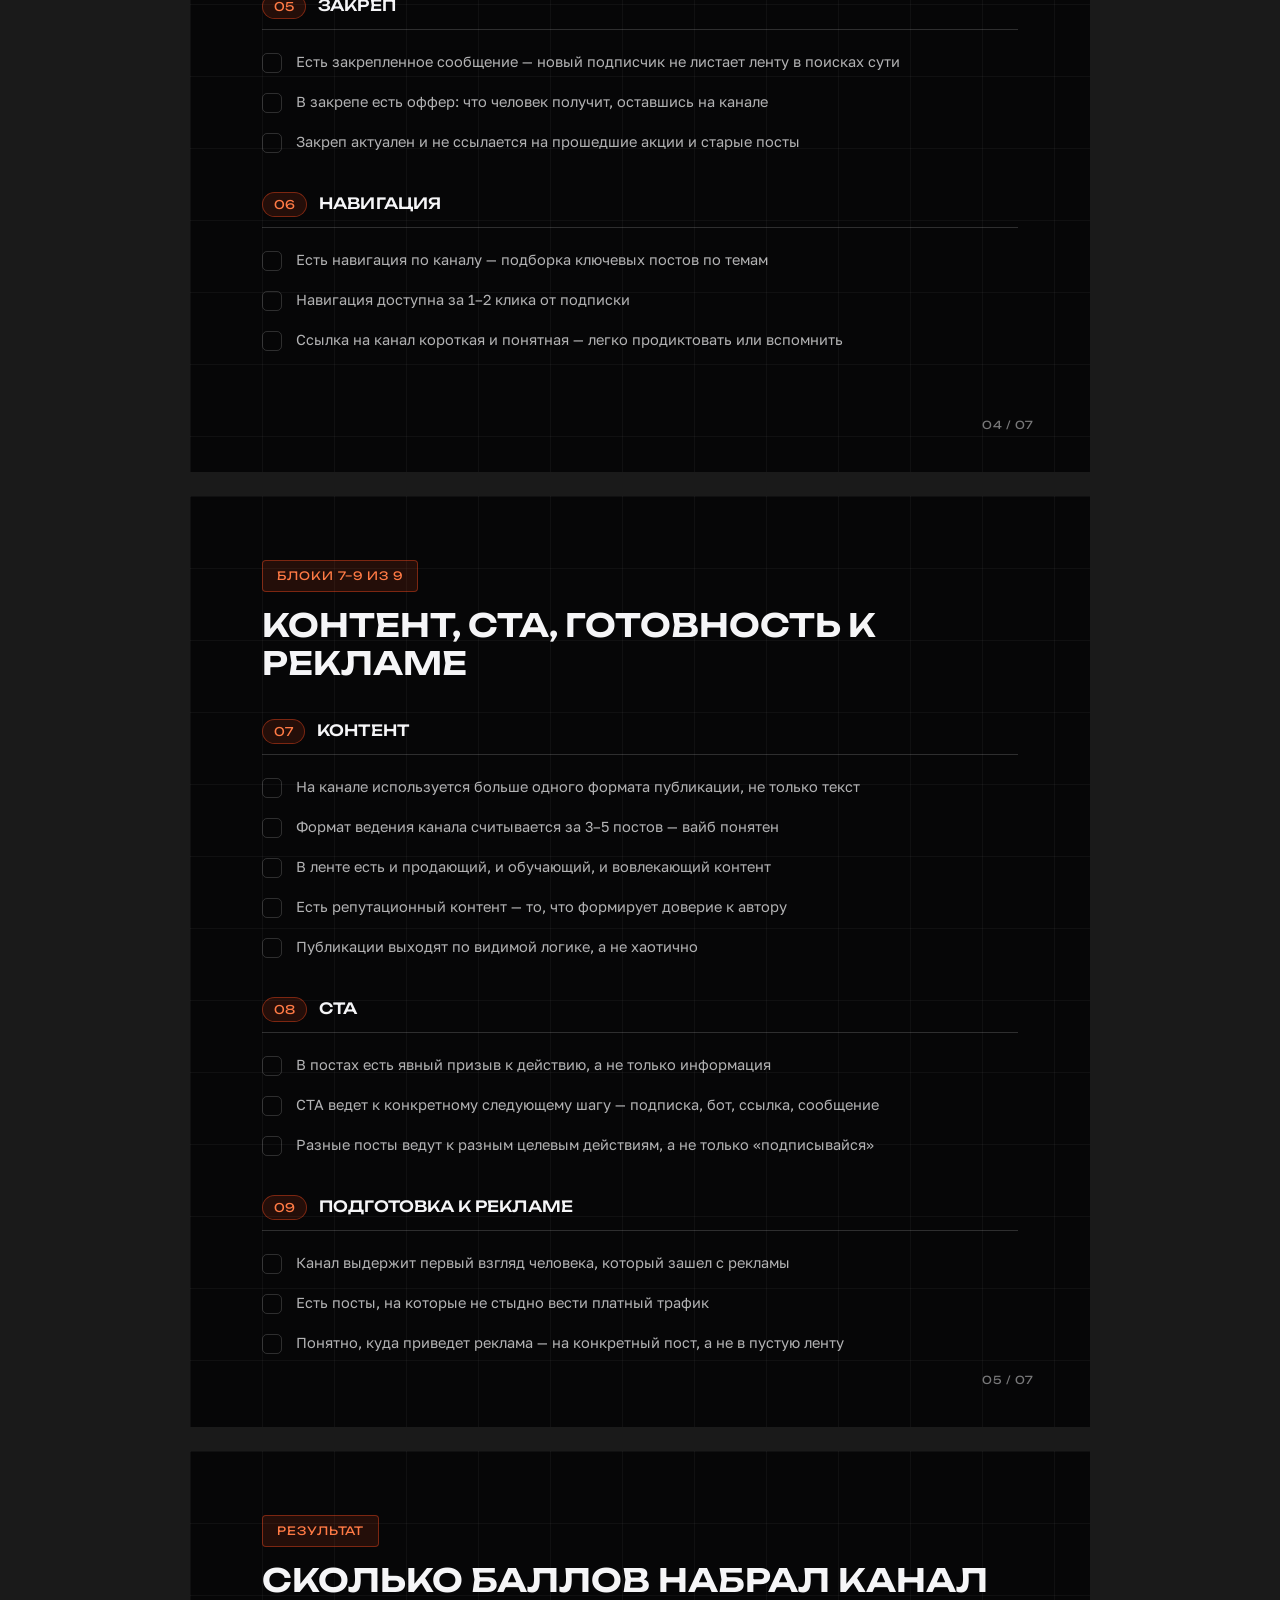
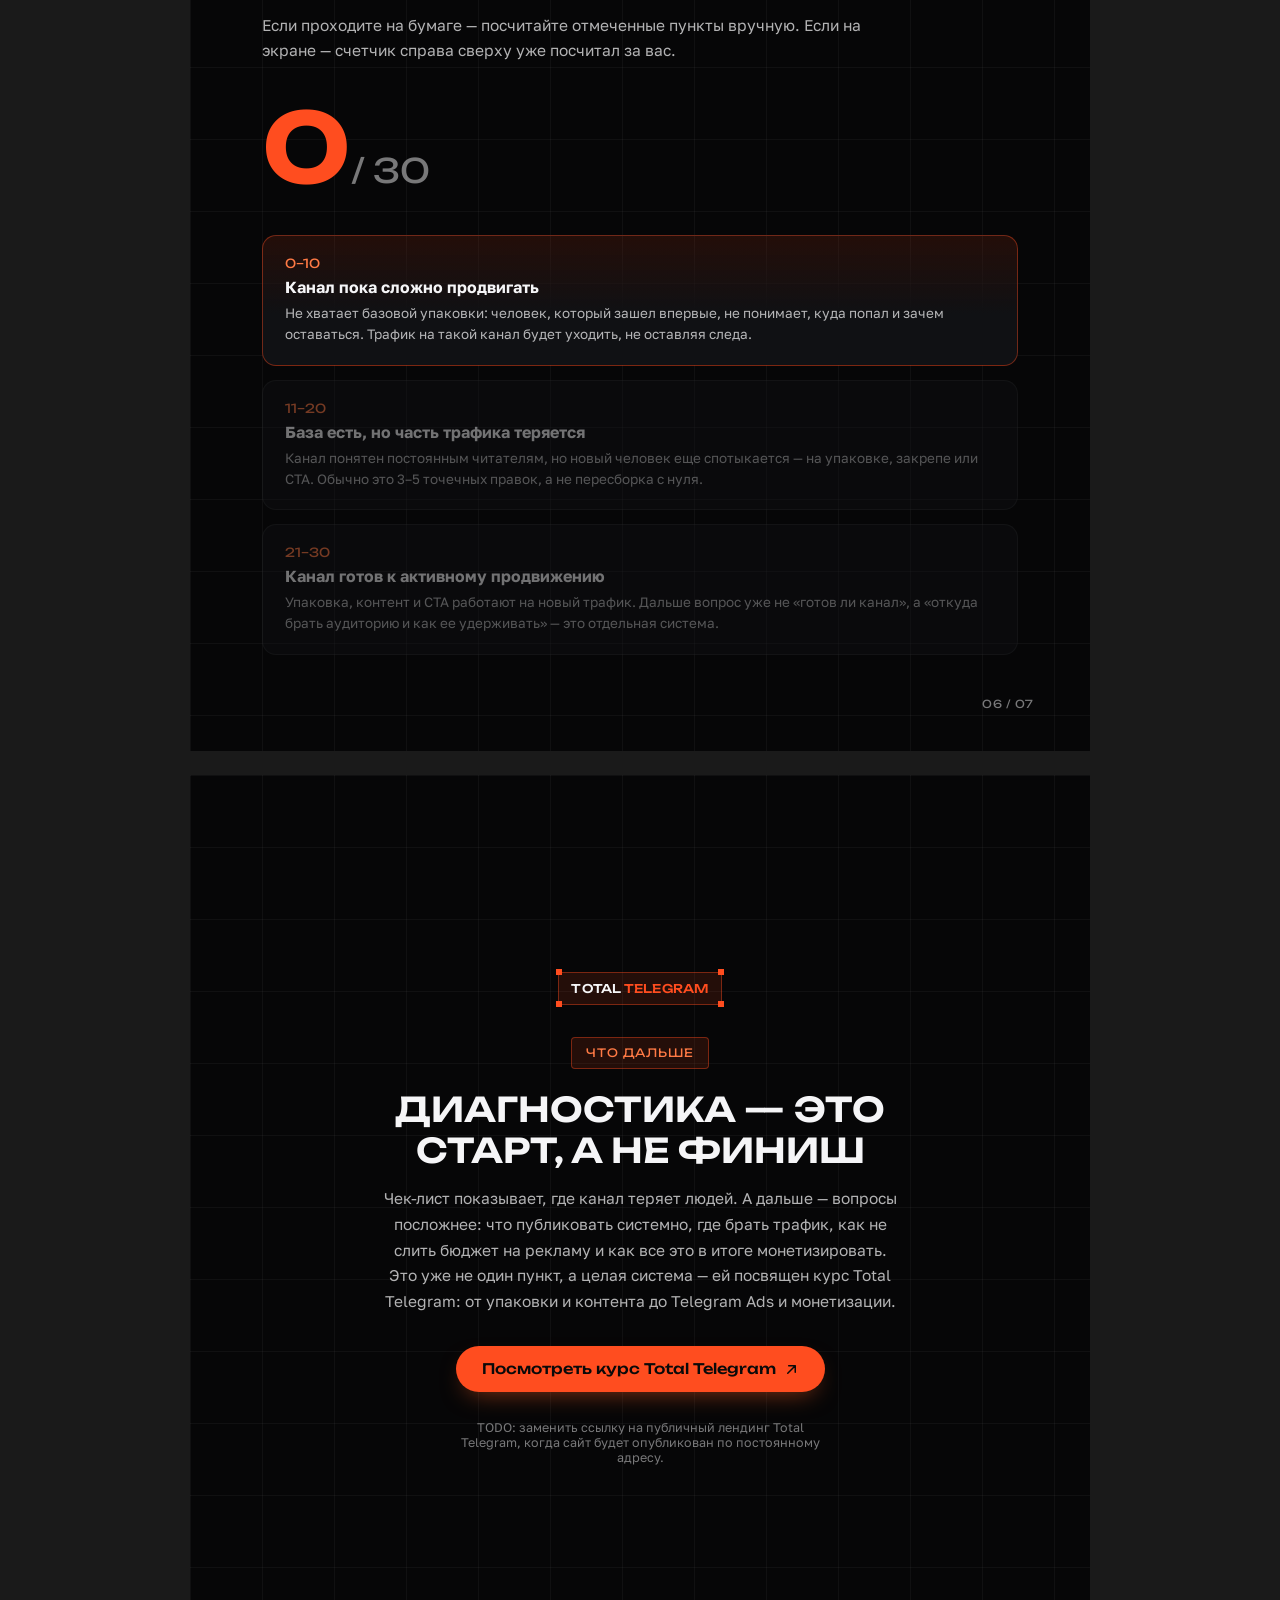
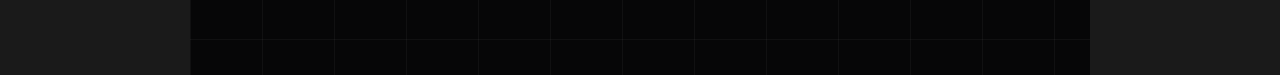
==== commit 77be9599: "Отказаться от PDF-версий, подключить бота к кнопкам тарифов - Убраны кнопки «Скачать PDF» и сами фай" ====
--- a/lead-magnets/01-razbor-kanala-15-min.html
+++ b/lead-magnets/01-razbor-kanala-15-min.html
@@ -297,7 +297,6 @@
       <span><strong>9</strong> категорий</span>
       <span><strong>~15</strong> минут</span>
     </div>
-    <a href="pdf/01-razbor-kanala-15-min.pdf" download class="btn" style="background:transparent;color:var(--ink-soft);border:1px solid var(--border-strong);box-shadow:none;margin-top:8px;">Скачать заполняемый PDF</a>
     <div class="cover-author">Материал подготовлен для канала «Секреты продвижения в TG» · <strong>Ахмад Макеев</strong></div>
   </section>
 
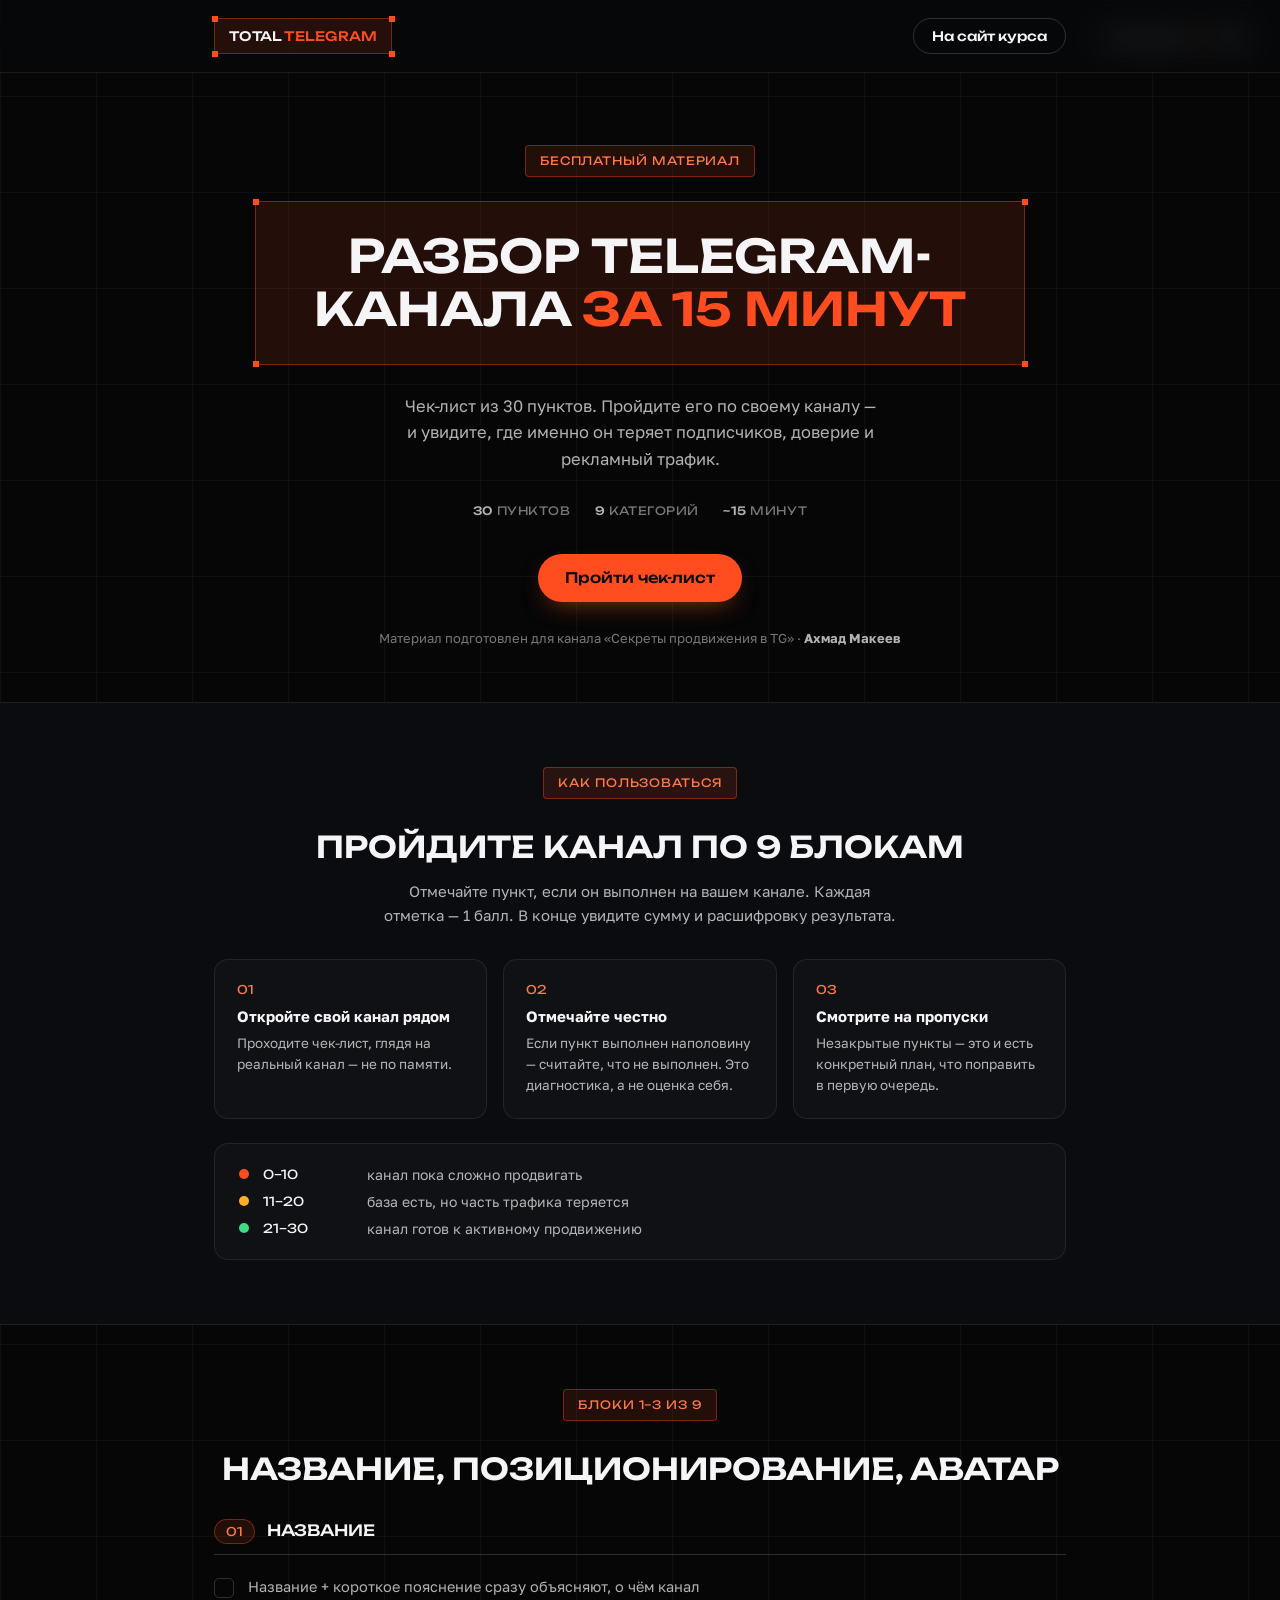
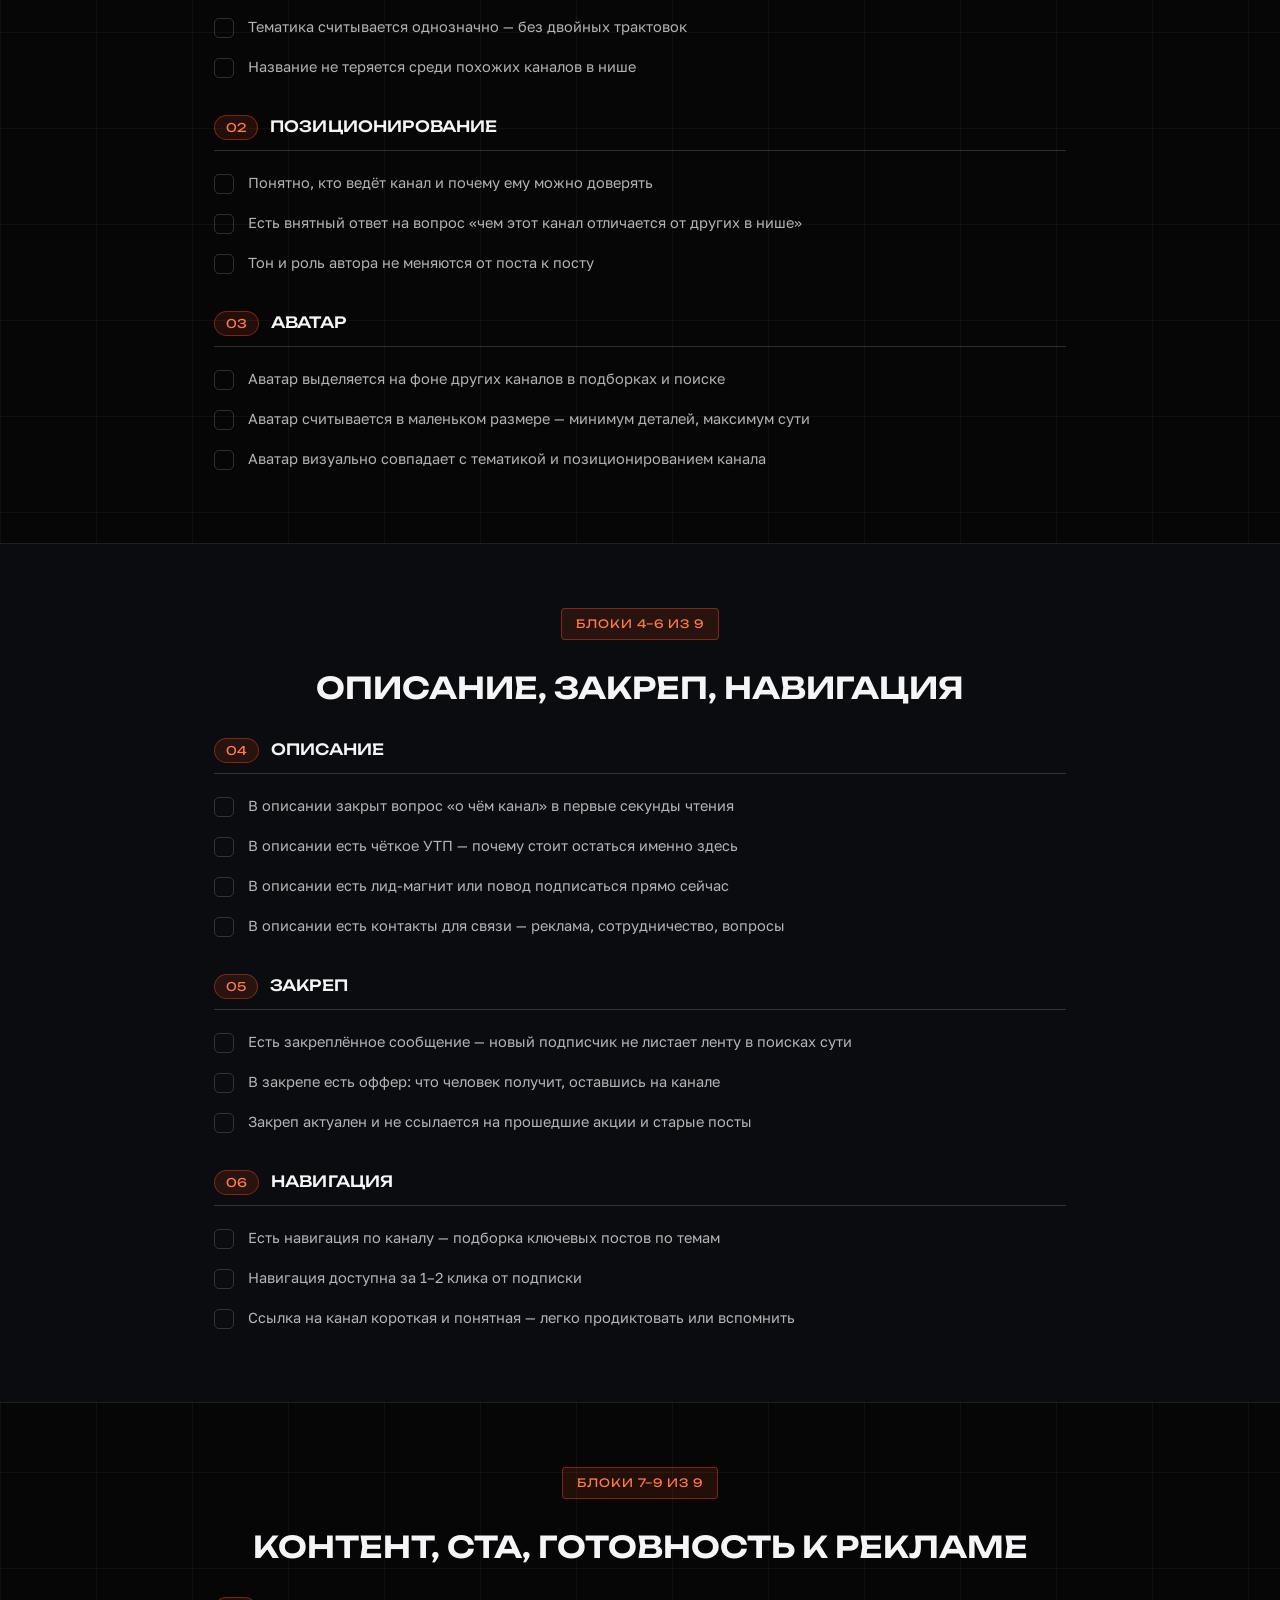
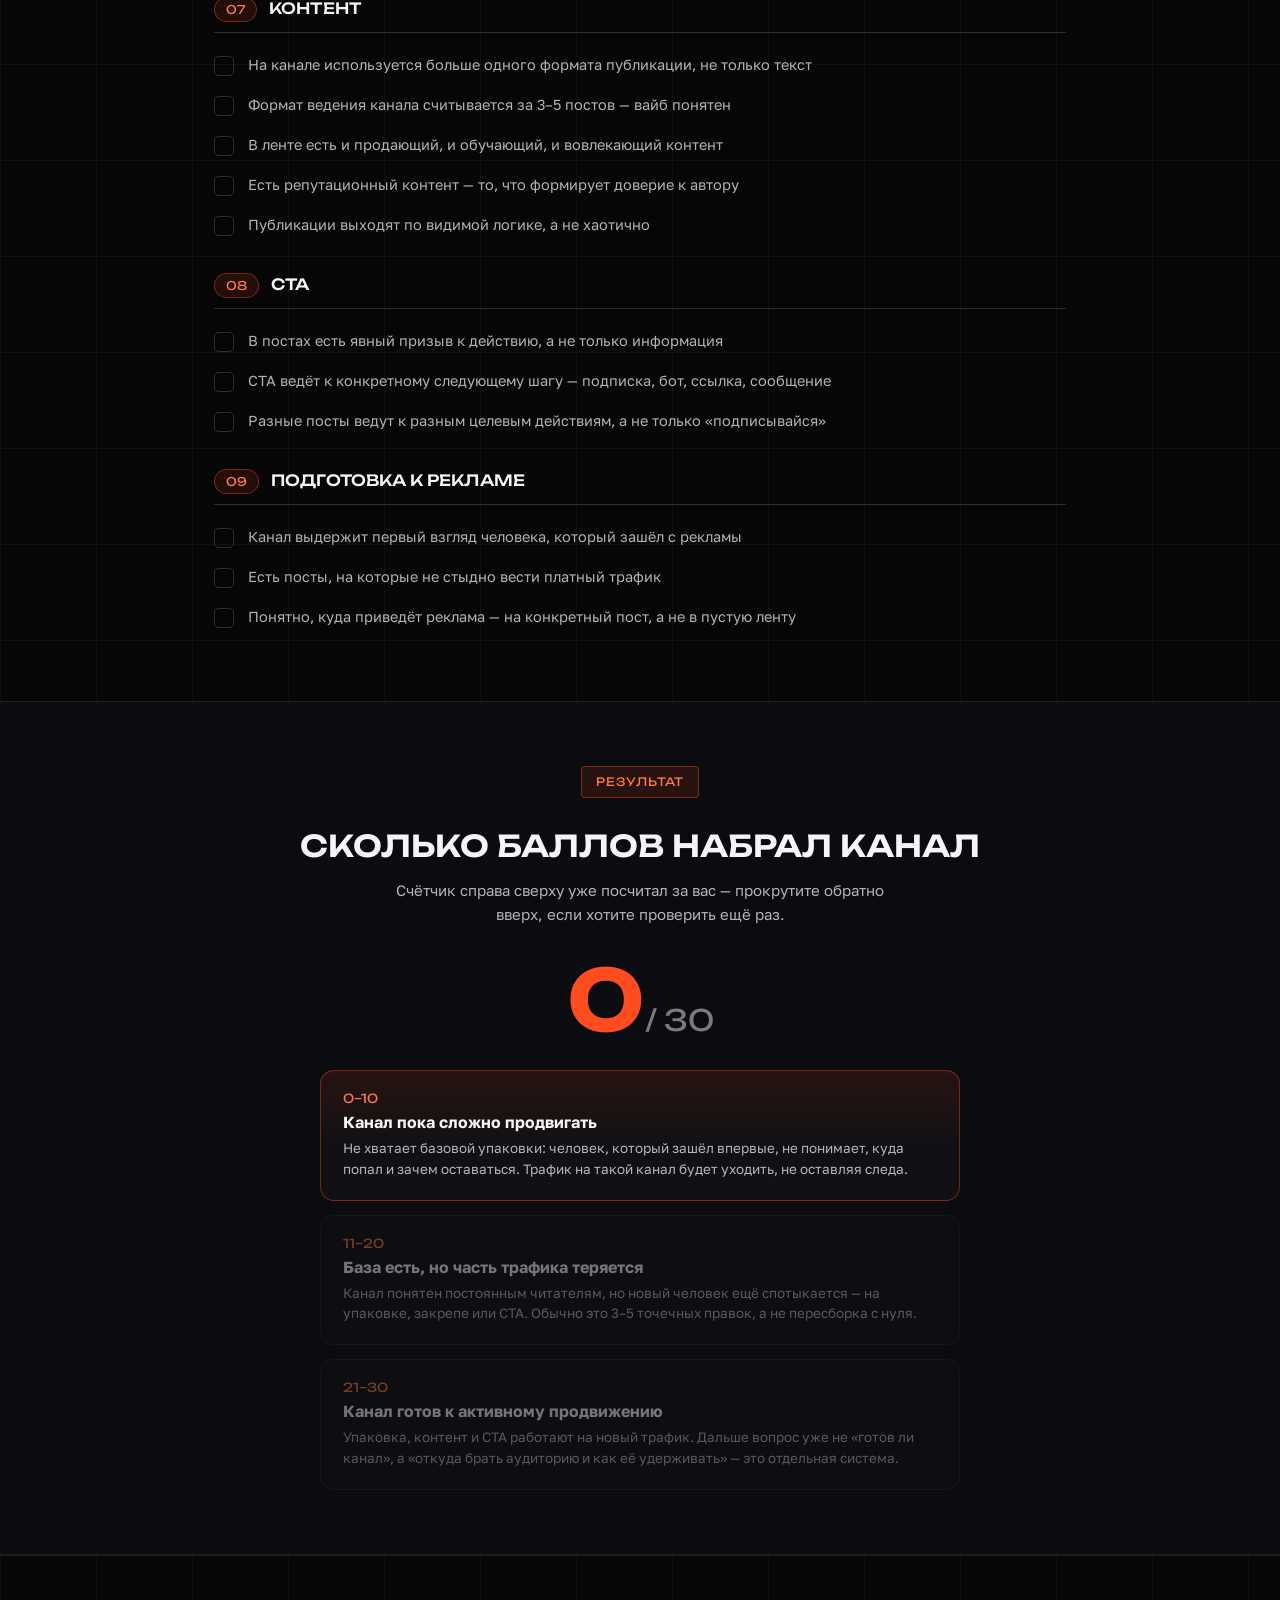
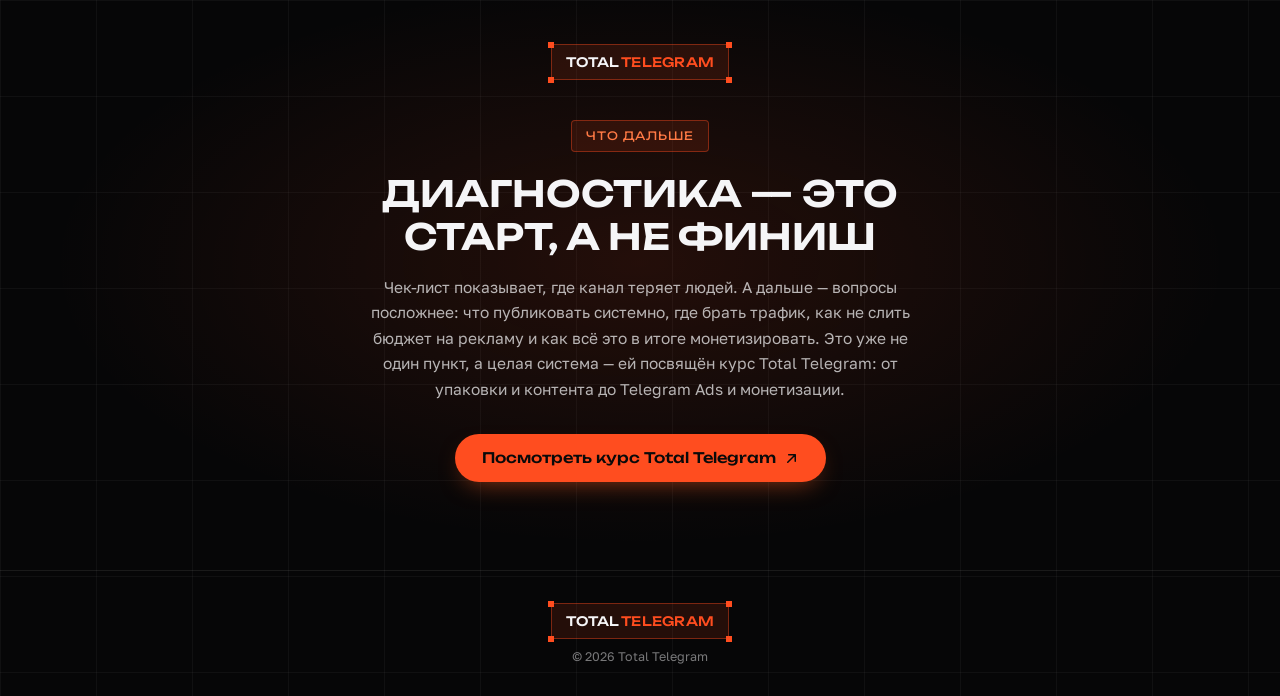
==== commit 41f221f9: "Переделать все 5 лид-магнитов из документов A4 в лендинги Раньше каждый материал был версткой «печат" ====
--- a/lead-magnets/01-razbor-kanala-15-min.html
+++ b/lead-magnets/01-razbor-kanala-15-min.html
@@ -11,142 +11,84 @@
 <link href="https://fonts.googleapis.com/css2?family=Unbounded:wght@300;400;500;600;700;800;900&family=Golos+Text:wght@400;500;600;700&display=swap" rel="stylesheet" />
 <style>
 :root {
-  --bg: #060607;
-  --bg-alt: #0b0c0f;
-  --surface: #101114;
-  --border: rgba(255, 255, 255, 0.08);
-  --border-strong: rgba(255, 255, 255, 0.16);
-  --ink: #f5f5f7;
-  --ink-soft: rgba(245, 245, 247, 0.72);
-  --muted: rgba(245, 245, 247, 0.48);
-  --accent: #ff4d1f;
-  --accent-2: #ff7a45;
-  --accent-soft: rgba(255, 77, 31, 0.12);
-  --accent-border: rgba(255, 77, 31, 0.4);
-  --green: #3ddc84;
-  --green-soft: rgba(61, 220, 132, 0.12);
+  --bg: #060607; --bg-alt: #0b0c0f; --surface: #101114;
+  --border: rgba(255,255,255,0.08); --border-strong: rgba(255,255,255,0.16);
+  --ink: #f5f5f7; --ink-soft: rgba(245,245,247,0.72); --muted: rgba(245,245,247,0.48);
+  --accent: #ff4d1f; --accent-2: #ff7a45; --accent-soft: rgba(255,77,31,0.12); --accent-border: rgba(255,77,31,0.4);
   --font-display: "Unbounded", "Arial Narrow", sans-serif;
   --font-sans: "Golos Text", -apple-system, BlinkMacSystemFont, "Segoe UI", Roboto, Arial, sans-serif;
+  --container: 900px;
 }
 * { box-sizing: border-box; }
-html { -webkit-print-color-adjust: exact; print-color-adjust: exact; }
+html { scroll-behavior: smooth; overflow-x: hidden; }
 body {
-  margin: 0;
-  font-family: var(--font-sans);
-  background: #1a1a1a;
-  color: var(--ink);
+  margin: 0; overflow-x: hidden;
+  font-family: var(--font-sans); background: var(--bg); color: var(--ink);
   -webkit-font-smoothing: antialiased;
-  -webkit-print-color-adjust: exact;
-  print-color-adjust: exact;
-}
-.doc { max-width: 900px; margin: 0 auto; }
-
-.sheet {
-  background: var(--bg);
-  background-image:
-    linear-gradient(rgba(255, 255, 255, 0.04) 1px, transparent 1px),
-    linear-gradient(90deg, rgba(255, 255, 255, 0.04) 1px, transparent 1px);
-  background-size: 72px 72px;
-  padding: 64px 72px;
-  min-height: 100vh;
-  position: relative;
-  page-break-after: always;
-  break-after: page;
-  display: flex;
-  flex-direction: column;
-}
-.sheet:last-child { page-break-after: auto; break-after: auto; }
-.sheet + .sheet { margin-top: 24px; }
+  background-image: linear-gradient(rgba(255,255,255,0.04) 1px, transparent 1px), linear-gradient(90deg, rgba(255,255,255,0.04) 1px, transparent 1px);
+  background-size: 96px 96px;
+}
+img { max-width: 100%; display: block; }
+.container { max-width: var(--container); margin: 0 auto; padding: 0 24px; }
 
 .eyebrow {
-  display: inline-flex;
-  align-items: center;
-  gap: 8px;
-  font-family: var(--font-display);
-  font-size: 11.5px;
-  font-weight: 400;
-  letter-spacing: 0.08em;
-  text-transform: uppercase;
-  color: var(--accent-2);
-  background: var(--accent-soft);
-  border: 1px solid var(--accent-border);
-  border-radius: 4px;
-  padding: 8px 14px;
-  width: fit-content;
-}
-
+  display: inline-flex; align-items: center; gap: 8px; font-family: var(--font-display); font-size: 11.5px; font-weight: 400;
+  letter-spacing: 0.08em; text-transform: uppercase; color: var(--accent-2); background: var(--accent-soft);
+  border: 1px solid var(--accent-border); border-radius: 4px; padding: 8px 14px; width: fit-content;
+}
 .brand-frame { position: relative; border: 1px solid var(--accent-border); background: var(--accent-soft); }
 .brand-frame i { position: absolute; width: 6px; height: 6px; background: var(--accent); pointer-events: none; }
-.brand-frame i:nth-child(1) { top: -3.5px; left: -3.5px; }
-.brand-frame i:nth-child(2) { top: -3.5px; right: -3.5px; }
-.brand-frame i:nth-child(3) { bottom: -3.5px; left: -3.5px; }
-.brand-frame i:nth-child(4) { bottom: -3.5px; right: -3.5px; }
-
-.logo {
-  display: flex;
-  align-items: baseline;
-  gap: 2px;
-  font-family: var(--font-display);
-  font-size: 12px;
-  font-weight: 500;
-  letter-spacing: 0.02em;
-  padding: 8px 12px;
-  width: fit-content;
-}
+.brand-frame i:nth-child(1) { top: -3.5px; left: -3.5px; } .brand-frame i:nth-child(2) { top: -3.5px; right: -3.5px; }
+.brand-frame i:nth-child(3) { bottom: -3.5px; left: -3.5px; } .brand-frame i:nth-child(4) { bottom: -3.5px; right: -3.5px; }
+
+.logo { display: flex; align-items: baseline; gap: 2px; font-family: var(--font-display); font-size: 13px; font-weight: 500; letter-spacing: 0.02em; text-decoration: none; color: var(--ink); padding: 9px 14px; }
 .logo span { color: var(--accent); }
 
-/* ---------- COVER ---------- */
-.cover { justify-content: center; align-items: center; text-align: center; }
-.cover .logo { margin: 0 auto 48px; }
-.cover .eyebrow { margin: 0 auto 28px; }
-.cover-frame { display: inline-block; padding: 32px clamp(20px, 5vw, 56px); margin-bottom: 32px; }
-.cover-title {
-  font-family: var(--font-display);
-  font-size: clamp(30px, 4.4vw, 46px);
-  font-weight: 600;
-  text-transform: uppercase;
-  line-height: 1.15;
-  margin: 0;
-  max-width: 16ch;
-}
-.cover-title .accent { color: var(--accent); }
-.cover-subtitle {
-  font-size: 17px;
-  line-height: 1.6;
-  color: var(--ink-soft);
-  max-width: 46ch;
-  margin: 0 auto 40px;
-}
-.cover-meta {
-  display: flex;
-  gap: 28px;
-  justify-content: center;
-  flex-wrap: wrap;
-  font-family: var(--font-display);
-  font-size: 11.5px;
-  letter-spacing: 0.05em;
-  text-transform: uppercase;
-  color: var(--muted);
-}
-.cover-meta strong { color: var(--ink-soft); font-weight: 500; }
-.cover-author { margin-top: auto; padding-top: 40px; font-size: 13px; color: var(--muted); }
-.cover-author strong { color: var(--ink-soft); }
-
-/* ---------- SECTION HEAD ---------- */
-.page-head { margin-bottom: 36px; }
-.page-title {
-  font-family: var(--font-display);
-  font-size: clamp(24px, 3vw, 32px);
-  font-weight: 600;
-  text-transform: uppercase;
-  line-height: 1.2;
-  margin: 14px 0 0;
-}
-.page-lead { font-size: 15.5px; line-height: 1.6; color: var(--ink-soft); max-width: 60ch; margin: 14px 0 0; }
-.page-num { position: absolute; bottom: 40px; right: 56px; font-family: var(--font-display); font-size: 11px; color: var(--muted); letter-spacing: 0.05em; }
+.btn {
+  display: inline-flex; align-items: center; gap: 8px; border: 1px solid transparent; border-radius: 999px;
+  font-family: var(--font-display); font-weight: 500; font-size: 14.5px; cursor: pointer; text-decoration: none;
+  white-space: nowrap; padding: 14px 26px; transition: transform .15s ease, background .15s ease, border-color .15s ease;
+}
+.btn-primary { background: var(--accent); color: #0a0a0a; box-shadow: 0 10px 24px -10px rgba(255,95,31,.55); }
+.btn-primary:hover { background: var(--accent-2); transform: translateY(-1px); }
+.btn-ghost { background: transparent; border-color: var(--border-strong); color: var(--ink); }
+.btn-ghost:hover { border-color: var(--accent-border); color: var(--accent-2); transform: translateY(-1px); }
+
+/* ---------- HEADER ---------- */
+.site-header { position: sticky; top: 0; z-index: 100; background: rgba(8,9,11,.72); backdrop-filter: blur(14px); border-bottom: 1px solid var(--border); }
+.header-inner { display: flex; align-items: center; justify-content: space-between; height: 72px; }
+
+/* ---------- SCORE PILL ---------- */
+.score-pill {
+  position: fixed; top: 20px; right: 20px; z-index: 90;
+  background: rgba(16,17,20,.92); backdrop-filter: blur(10px); border: 1px solid var(--border-strong);
+  border-radius: 999px; padding: 10px 16px; font-family: var(--font-display); font-size: 12.5px;
+  display: flex; align-items: center; gap: 6px;
+}
+.score-pill strong { color: var(--accent-2); }
+
+/* ---------- HERO ---------- */
+.hero { padding: 72px 0 56px; text-align: center; }
+.hero .logo { margin: 0 auto 32px; width: fit-content; }
+.hero .eyebrow { margin: 0 auto 24px; }
+.hero-frame { display: inline-block; padding: 28px clamp(18px,5vw,48px); margin-bottom: 28px; }
+.hero-title { font-family: var(--font-display); font-size: clamp(28px,4.6vw,46px); font-weight: 600; text-transform: uppercase; line-height: 1.15; margin: 0; max-width: 16ch; }
+.hero-title .accent { color: var(--accent); }
+.hero-subtitle { font-size: 16.5px; line-height: 1.6; color: var(--ink-soft); max-width: 48ch; margin: 0 auto 32px; }
+.hero-meta { display: flex; gap: 24px; justify-content: center; flex-wrap: wrap; font-family: var(--font-display); font-size: 11.5px; letter-spacing: .05em; text-transform: uppercase; color: var(--muted); margin-bottom: 36px; }
+.hero-meta strong { color: var(--ink-soft); font-weight: 500; }
+.hero-author { font-size: 13px; color: var(--muted); margin-top: 28px; }
+.hero-author strong { color: var(--ink-soft); }
+
+/* ---------- SECTIONS ---------- */
+.section { padding: 64px 0; }
+.section-alt { background: var(--bg-alt); border-top: 1px solid var(--border); border-bottom: 1px solid var(--border); }
+.section-head { margin-bottom: 32px; text-align: center; }
+.section-title { font-family: var(--font-display); font-size: clamp(22px,3vw,30px); font-weight: 600; text-transform: uppercase; line-height: 1.2; margin: 14px 0 0; }
+.section-lead { font-size: 15px; line-height: 1.6; color: var(--ink-soft); max-width: 58ch; margin: 14px auto 0; }
 
 /* ---------- HOW-TO ---------- */
-.howto-grid { display: grid; grid-template-columns: repeat(3, 1fr); gap: 16px; margin-bottom: 32px; }
+.howto-grid { display: grid; grid-template-columns: repeat(3, 1fr); gap: 16px; margin-bottom: 24px; }
 .howto-card { background: var(--surface); border: 1px solid var(--border); border-radius: 14px; padding: 22px; }
 .howto-num { font-family: var(--font-display); font-size: 12px; color: var(--accent-2); margin-bottom: 10px; }
 .howto-card h3 { font-size: 15px; margin: 0 0 8px; }
@@ -159,251 +101,176 @@
 .scale-row .desc { color: var(--ink-soft); }
 
 /* ---------- CATEGORY / CHECKLIST ---------- */
-.categories { display: flex; flex-direction: column; gap: 30px; }
-.cat-block { }
+.categories { display: flex; flex-direction: column; gap: 28px; }
 .cat-head { display: flex; align-items: baseline; gap: 12px; margin-bottom: 12px; padding-bottom: 10px; border-bottom: 1px solid var(--border-strong); }
-.cat-badge {
-  font-family: var(--font-display);
-  font-size: 12px;
-  color: var(--accent-2);
-  background: var(--accent-soft);
-  border: 1px solid var(--accent-border);
-  border-radius: 999px;
-  padding: 4px 11px;
-  flex-shrink: 0;
-}
-.cat-title { font-family: var(--font-display); font-size: 15.5px; font-weight: 500; text-transform: uppercase; letter-spacing: 0.01em; }
-
-.check-item {
-  display: flex;
-  align-items: flex-start;
-  gap: 14px;
-  padding: 9px 0;
-  cursor: pointer;
-  user-select: none;
-}
-.check-box {
-  width: 20px;
-  height: 20px;
-  border: 1.5px solid var(--border-strong);
-  border-radius: 5px;
-  flex-shrink: 0;
-  margin-top: 2px;
-  display: flex;
-  align-items: center;
-  justify-content: center;
-  transition: border-color 0.15s ease, background 0.15s ease;
-}
-.check-box svg { opacity: 0; transform: scale(0.5); transition: opacity 0.15s ease, transform 0.15s ease; color: var(--bg); }
+.cat-badge { font-family: var(--font-display); font-size: 12px; color: var(--accent-2); background: var(--accent-soft); border: 1px solid var(--accent-border); border-radius: 999px; padding: 4px 11px; flex-shrink: 0; }
+.cat-title { font-family: var(--font-display); font-size: 15.5px; font-weight: 500; text-transform: uppercase; letter-spacing: .01em; }
+
+.check-item { display: flex; align-items: flex-start; gap: 14px; padding: 9px 0; cursor: pointer; user-select: none; }
+.check-box { width: 20px; height: 20px; border: 1.5px solid var(--border-strong); border-radius: 5px; flex-shrink: 0; margin-top: 2px; display: flex; align-items: center; justify-content: center; transition: border-color .15s, background .15s; }
+.check-box svg { opacity: 0; transform: scale(.5); transition: opacity .15s, transform .15s; color: var(--bg); }
 .check-item.is-checked .check-box { background: var(--accent); border-color: var(--accent); }
 .check-item.is-checked .check-box svg { opacity: 1; transform: scale(1); }
 .check-item span.check-text { font-size: 14.5px; line-height: 1.5; color: var(--ink-soft); }
 .check-item.is-checked span.check-text { color: var(--ink); }
 
-/* ---------- SCORE PILL (screen only) ---------- */
-.score-pill {
-  position: fixed;
-  top: 24px;
-  right: 24px;
-  z-index: 50;
-  background: rgba(16, 17, 20, 0.9);
-  backdrop-filter: blur(10px);
-  border: 1px solid var(--border-strong);
-  border-radius: 999px;
-  padding: 10px 18px;
-  font-family: var(--font-display);
-  font-size: 13px;
-  display: flex;
-  align-items: center;
-  gap: 8px;
-}
-.score-pill strong { color: var(--accent-2); }
-
-/* ---------- RESULT PAGE ---------- */
-.result-score {
-  font-family: var(--font-display);
-  font-size: clamp(64px, 10vw, 96px);
-  font-weight: 700;
-  color: var(--accent);
-  line-height: 1;
-  margin-bottom: 8px;
-}
-.result-score span { font-size: 0.35em; color: var(--muted); font-weight: 400; }
-.result-bands { display: flex; flex-direction: column; gap: 14px; margin-top: 32px; }
-.band {
-  border: 1px solid var(--border);
-  border-radius: 14px;
-  padding: 20px 22px;
-  background: var(--surface);
-  opacity: 0.45;
-  transition: opacity 0.2s ease, border-color 0.2s ease;
-}
+/* ---------- RESULT ---------- */
+.result-wrap { text-align: center; }
+.result-score { font-family: var(--font-display); font-size: clamp(56px,10vw,84px); font-weight: 700; color: var(--accent); line-height: 1; margin-bottom: 28px; }
+.result-score span { font-size: .35em; color: var(--muted); font-weight: 400; }
+.result-bands { display: flex; flex-direction: column; gap: 14px; text-align: left; max-width: 640px; margin: 0 auto; }
+.band { border: 1px solid var(--border); border-radius: 14px; padding: 20px 22px; background: var(--surface); opacity: .45; transition: opacity .2s, border-color .2s; }
 .band.is-active { opacity: 1; border-color: var(--accent-border); background: linear-gradient(180deg, var(--accent-soft), var(--surface) 60%); }
 .band-range { font-family: var(--font-display); font-size: 12.5px; color: var(--accent-2); margin-bottom: 6px; }
 .band h3 { font-size: 16px; margin: 0 0 6px; }
 .band p { font-size: 13.5px; line-height: 1.55; color: var(--ink-soft); margin: 0; }
 
 /* ---------- FINAL CTA ---------- */
-.final { justify-content: center; text-align: center; align-items: center; }
-.final-title { font-family: var(--font-display); font-size: clamp(24px, 3.4vw, 34px); font-weight: 600; text-transform: uppercase; max-width: 20ch; margin: 20px auto 16px; line-height: 1.2; }
-.final-lead { font-size: 15.5px; line-height: 1.65; color: var(--ink-soft); max-width: 52ch; margin: 0 auto 32px; }
-.btn {
-  display: inline-flex;
-  align-items: center;
-  gap: 8px;
-  background: var(--accent);
-  color: #0a0a0a;
-  font-family: var(--font-display);
-  font-weight: 500;
-  font-size: 14.5px;
-  text-decoration: none;
-  border-radius: 999px;
-  padding: 14px 26px;
-  box-shadow: 0 10px 24px -10px rgba(255, 95, 31, 0.55);
-}
-.final-note { margin-top: 28px; font-size: 12.5px; color: var(--muted); max-width: 48ch; }
+.final-cta { text-align: center; padding: 88px 0; background: radial-gradient(ellipse at center, var(--accent-soft), transparent 65%); border-top: 1px solid var(--border); }
+.final-cta .logo { margin: 0 auto 24px; width: fit-content; }
+.final-title { font-family: var(--font-display); font-size: clamp(24px,3.6vw,36px); font-weight: 600; text-transform: uppercase; max-width: 20ch; margin: 20px auto 16px; line-height: 1.2; }
+.final-lead { font-size: 15.5px; line-height: 1.65; color: var(--ink-soft); max-width: 54ch; margin: 0 auto 32px; }
+
+/* ---------- FOOTER ---------- */
+.site-footer { padding: 32px 0; border-top: 1px solid var(--border); text-align: center; }
+.site-footer .logo { margin: 0 auto 10px; width: fit-content; }
+.site-footer p { font-size: 12.5px; color: var(--muted); margin: 0; }
 
 @media (max-width: 700px) {
-  .sheet { padding: 40px 24px; }
   .howto-grid { grid-template-columns: 1fr; }
-  .page-num { display: none; }
-}
-
-@media print {
-  body { background: var(--bg); }
-  .sheet { min-height: 0; height: auto; padding: 20mm 16mm; margin-top: 0; }
-  .sheet + .sheet { margin-top: 0; }
-  .cat-block { break-inside: avoid; }
-  .score-pill { display: none; }
-  @page { size: A4; margin: 0; }
+  .score-pill { top: 12px; right: 12px; padding: 8px 12px; font-size: 11.5px; }
 }
 </style>
 </head>
 <body>
-<div class="doc" id="doc">
-
-  <div class="score-pill" id="scorePill">Отмечено: <strong id="scoreLive">0</strong> / 30</div>
-
-  <!-- PAGE 1 — COVER -->
-  <section class="sheet cover">
-    <div class="logo brand-frame"><i></i><i></i><i></i><i></i>TOTAL<span>TELEGRAM</span></div>
-    <div class="eyebrow">Бесплатный материал</div>
-    <div class="cover-frame brand-frame"><i></i><i></i><i></i><i></i>
-      <h1 class="cover-title">Разбор Telegram-канала <span class="accent">за 15 минут</span></h1>
-    </div>
-    <p class="cover-subtitle">Чек-лист из 30 пунктов. Пройдите его по своему каналу — и увидите, где именно он теряет подписчиков, доверие и рекламный трафик.</p>
-    <div class="cover-meta">
-      <span><strong>30</strong> пунктов</span>
-      <span><strong>9</strong> категорий</span>
-      <span><strong>~15</strong> минут</span>
-    </div>
-    <div class="cover-author">Материал подготовлен для канала «Секреты продвижения в TG» · <strong>Ахмад Макеев</strong></div>
-  </section>
-
-  <!-- PAGE 2 — HOW TO -->
-  <section class="sheet">
-    <div class="page-head">
-      <div class="eyebrow">Как пользоваться</div>
-      <h2 class="page-title">Пройдите канал по 9 блокам</h2>
-      <p class="page-lead">Отмечайте пункт, если он выполнен на вашем канале. Каждая отметка — 1 балл. В конце документа посчитаете сумму и увидите расшифровку результата.</p>
-    </div>
-    <div class="howto-grid">
-      <div class="howto-card">
-        <div class="howto-num">01</div>
-        <h3>Откройте свой канал рядом</h3>
-        <p>Проходите чек-лист, глядя на реальный канал — не по памяти.</p>
-      </div>
-      <div class="howto-card">
-        <div class="howto-num">02</div>
-        <h3>Отмечайте честно</h3>
-        <p>Если пункт выполнен наполовину — считайте, что не выполнен. Это диагностика, а не оценка себя.</p>
-      </div>
-      <div class="howto-card">
-        <div class="howto-num">03</div>
-        <h3>Смотрите на пропуски</h3>
-        <p>Незакрытые пункты — это и есть конкретный план, что поправить в первую очередь.</p>
-      </div>
-    </div>
-    <div class="scale-legend">
-      <div class="scale-row"><span class="scale-dot" style="background:#ff4d1f"></span><span class="range">0–10</span><span class="desc">канал пока сложно продвигать</span></div>
-      <div class="scale-row"><span class="scale-dot" style="background:#ffb020"></span><span class="range">11–20</span><span class="desc">база есть, но часть трафика теряется</span></div>
-      <div class="scale-row"><span class="scale-dot" style="background:#3ddc84"></span><span class="range">21–30</span><span class="desc">канал готов к активному продвижению</span></div>
-    </div>
-    <div class="page-num">02 / 07</div>
-  </section>
-
-  <!-- PAGE 3 — Название / Позиционирование / Аватар -->
-  <section class="sheet">
-    <div class="page-head">
-      <div class="eyebrow">Блоки 1–3 из 9</div>
-      <h2 class="page-title">Название, позиционирование, аватар</h2>
-    </div>
-    <div class="categories" id="cat-1-3"></div>
-    <div class="page-num">03 / 07</div>
-  </section>
-
-  <!-- PAGE 4 — Описание / Закреп / Навигация -->
-  <section class="sheet">
-    <div class="page-head">
-      <div class="eyebrow">Блоки 4–6 из 9</div>
-      <h2 class="page-title">Описание, закреп, навигация</h2>
-    </div>
-    <div class="categories" id="cat-4-6"></div>
-    <div class="page-num">04 / 07</div>
-  </section>
-
-  <!-- PAGE 5 — Контент / CTA / Реклама -->
-  <section class="sheet">
-    <div class="page-head">
-      <div class="eyebrow">Блоки 7–9 из 9</div>
-      <h2 class="page-title">Контент, CTA, готовность к рекламе</h2>
-    </div>
-    <div class="categories" id="cat-7-9"></div>
-    <div class="page-num">05 / 07</div>
-  </section>
-
-  <!-- PAGE 6 — RESULT -->
-  <section class="sheet">
-    <div class="page-head">
-      <div class="eyebrow">Результат</div>
-      <h2 class="page-title">Сколько баллов набрал канал</h2>
-      <p class="page-lead">Если проходите на бумаге — посчитайте отмеченные пункты вручную. Если на экране — счетчик справа сверху уже посчитал за вас.</p>
-    </div>
-    <div class="result-score" id="resultScore">0<span>/ 30</span></div>
-    <div class="result-bands">
-      <div class="band" id="band-low">
-        <div class="band-range">0–10</div>
-        <h3>Канал пока сложно продвигать</h3>
-        <p>Не хватает базовой упаковки: человек, который зашел впервые, не понимает, куда попал и зачем оставаться. Трафик на такой канал будет уходить, не оставляя следа.</p>
-      </div>
-      <div class="band" id="band-mid">
-        <div class="band-range">11–20</div>
-        <h3>База есть, но часть трафика теряется</h3>
-        <p>Канал понятен постоянным читателям, но новый человек еще спотыкается — на упаковке, закрепе или CTA. Обычно это 3–5 точечных правок, а не пересборка с нуля.</p>
-      </div>
-      <div class="band" id="band-high">
-        <div class="band-range">21–30</div>
-        <h3>Канал готов к активному продвижению</h3>
-        <p>Упаковка, контент и CTA работают на новый трафик. Дальше вопрос уже не «готов ли канал», а «откуда брать аудиторию и как ее удерживать» — это отдельная система.</p>
-      </div>
-    </div>
-    <div class="page-num">06 / 07</div>
-  </section>
-
-  <!-- PAGE 7 — FINAL CTA -->
-  <section class="sheet final">
-    <div class="logo brand-frame"><i></i><i></i><i></i><i></i>TOTAL<span>TELEGRAM</span></div>
-    <div class="eyebrow" style="margin-top:32px;">Что дальше</div>
-    <h2 class="final-title">Диагностика — это старт, а не финиш</h2>
-    <p class="final-lead">Чек-лист показывает, где канал теряет людей. А дальше — вопросы посложнее: что публиковать системно, где брать трафик, как не слить бюджет на рекламу и как все это в итоге монетизировать. Это уже не один пункт, а целая система — ей посвящен курс Total Telegram: от упаковки и контента до Telegram Ads и монетизации.</p>
-    <a href="https://claude.ai/code/artifact/f3ff0d8c-4a3f-4796-ac04-4c584c9cbffb" class="btn" target="_blank" rel="noopener">
-      Посмотреть курс Total Telegram
-      <svg width="15" height="15" viewBox="0 0 16 16" fill="none" aria-hidden="true"><path d="M4 12L12 4M12 4H5M12 4V11" stroke="currentColor" stroke-width="1.6" stroke-linecap="round" stroke-linejoin="round"/></svg>
-    </a>
-    <p class="final-note">TODO: заменить ссылку на публичный лендинг Total Telegram, когда сайт будет опубликован по постоянному адресу.</p>
-  </section>
-
-</div>
+
+<header class="site-header">
+  <div class="container header-inner">
+    <a href="#top" class="logo brand-frame"><i></i><i></i><i></i><i></i>TOTAL<span>TELEGRAM</span></a>
+    <a href="https://total-telegram-landing.vercel.app" class="btn btn-ghost" style="padding:9px 18px;font-size:13px;">На сайт курса</a>
+  </div>
+</header>
+
+<div class="score-pill" id="scorePill">Отмечено: <strong id="scoreLive">0</strong> / 30</div>
+
+<main id="top">
+
+  <section class="hero">
+    <div class="container">
+      <div class="eyebrow">Бесплатный материал</div>
+      <div class="hero-frame brand-frame"><i></i><i></i><i></i><i></i>
+        <h1 class="hero-title">Разбор Telegram-канала <span class="accent">за 15 минут</span></h1>
+      </div>
+      <p class="hero-subtitle">Чек-лист из 30 пунктов. Пройдите его по своему каналу — и увидите, где именно он теряет подписчиков, доверие и рекламный трафик.</p>
+      <div class="hero-meta">
+        <span><strong>30</strong> пунктов</span>
+        <span><strong>9</strong> категорий</span>
+        <span><strong>~15</strong> минут</span>
+      </div>
+      <a href="#howto" class="btn btn-primary">Пройти чек-лист</a>
+      <div class="hero-author">Материал подготовлен для канала «Секреты продвижения в TG» · <strong>Ахмад Макеев</strong></div>
+    </div>
+  </section>
+
+  <section class="section section-alt" id="howto">
+    <div class="container">
+      <div class="section-head">
+        <div class="eyebrow" style="margin:0 auto 16px;">Как пользоваться</div>
+        <h2 class="section-title">Пройдите канал по 9 блокам</h2>
+        <p class="section-lead">Отмечайте пункт, если он выполнен на вашем канале. Каждая отметка — 1 балл. В конце увидите сумму и расшифровку результата.</p>
+      </div>
+      <div class="howto-grid">
+        <div class="howto-card"><div class="howto-num">01</div><h3>Откройте свой канал рядом</h3><p>Проходите чек-лист, глядя на реальный канал — не по памяти.</p></div>
+        <div class="howto-card"><div class="howto-num">02</div><h3>Отмечайте честно</h3><p>Если пункт выполнен наполовину — считайте, что не выполнен. Это диагностика, а не оценка себя.</p></div>
+        <div class="howto-card"><div class="howto-num">03</div><h3>Смотрите на пропуски</h3><p>Незакрытые пункты — это и есть конкретный план, что поправить в первую очередь.</p></div>
+      </div>
+      <div class="scale-legend">
+        <div class="scale-row"><span class="scale-dot" style="background:#ff4d1f"></span><span class="range">0–10</span><span class="desc">канал пока сложно продвигать</span></div>
+        <div class="scale-row"><span class="scale-dot" style="background:#ffb020"></span><span class="range">11–20</span><span class="desc">база есть, но часть трафика теряется</span></div>
+        <div class="scale-row"><span class="scale-dot" style="background:#3ddc84"></span><span class="range">21–30</span><span class="desc">канал готов к активному продвижению</span></div>
+      </div>
+    </div>
+  </section>
+
+  <section class="section" id="block-1">
+    <div class="container">
+      <div class="section-head">
+        <div class="eyebrow" style="margin:0 auto 16px;">Блоки 1–3 из 9</div>
+        <h2 class="section-title">Название, позиционирование, аватар</h2>
+      </div>
+      <div class="categories" id="cat-1-3"></div>
+    </div>
+  </section>
+
+  <section class="section section-alt" id="block-2">
+    <div class="container">
+      <div class="section-head">
+        <div class="eyebrow" style="margin:0 auto 16px;">Блоки 4–6 из 9</div>
+        <h2 class="section-title">Описание, закреп, навигация</h2>
+      </div>
+      <div class="categories" id="cat-4-6"></div>
+    </div>
+  </section>
+
+  <section class="section" id="block-3">
+    <div class="container">
+      <div class="section-head">
+        <div class="eyebrow" style="margin:0 auto 16px;">Блоки 7–9 из 9</div>
+        <h2 class="section-title">Контент, CTA, готовность к рекламе</h2>
+      </div>
+      <div class="categories" id="cat-7-9"></div>
+    </div>
+  </section>
+
+  <section class="section section-alt" id="result">
+    <div class="container result-wrap">
+      <div class="section-head">
+        <div class="eyebrow" style="margin:0 auto 16px;">Результат</div>
+        <h2 class="section-title">Сколько баллов набрал канал</h2>
+        <p class="section-lead">Счётчик справа сверху уже посчитал за вас — прокрутите обратно вверх, если хотите проверить ещё раз.</p>
+      </div>
+      <div class="result-score" id="resultScore">0<span>/ 30</span></div>
+      <div class="result-bands">
+        <div class="band" id="band-low">
+          <div class="band-range">0–10</div>
+          <h3>Канал пока сложно продвигать</h3>
+          <p>Не хватает базовой упаковки: человек, который зашёл впервые, не понимает, куда попал и зачем оставаться. Трафик на такой канал будет уходить, не оставляя следа.</p>
+        </div>
+        <div class="band" id="band-mid">
+          <div class="band-range">11–20</div>
+          <h3>База есть, но часть трафика теряется</h3>
+          <p>Канал понятен постоянным читателям, но новый человек ещё спотыкается — на упаковке, закрепе или CTA. Обычно это 3–5 точечных правок, а не пересборка с нуля.</p>
+        </div>
+        <div class="band" id="band-high">
+          <div class="band-range">21–30</div>
+          <h3>Канал готов к активному продвижению</h3>
+          <p>Упаковка, контент и CTA работают на новый трафик. Дальше вопрос уже не «готов ли канал», а «откуда брать аудиторию и как её удерживать» — это отдельная система.</p>
+        </div>
+      </div>
+    </div>
+  </section>
+
+  <section class="final-cta">
+    <div class="container">
+      <a href="#top" class="logo brand-frame"><i></i><i></i><i></i><i></i>TOTAL<span>TELEGRAM</span></a>
+      <div class="eyebrow" style="margin:16px auto 0;">Что дальше</div>
+      <h2 class="final-title">Диагностика — это старт, а не финиш</h2>
+      <p class="final-lead">Чек-лист показывает, где канал теряет людей. А дальше — вопросы посложнее: что публиковать системно, где брать трафик, как не слить бюджет на рекламу и как всё это в итоге монетизировать. Это уже не один пункт, а целая система — ей посвящён курс Total Telegram: от упаковки и контента до Telegram Ads и монетизации.</p>
+      <a href="https://total-telegram-landing.vercel.app" class="btn btn-primary">
+        Посмотреть курс Total Telegram
+        <svg width="15" height="15" viewBox="0 0 16 16" fill="none" aria-hidden="true"><path d="M4 12L12 4M12 4H5M12 4V11" stroke="currentColor" stroke-width="1.6" stroke-linecap="round" stroke-linejoin="round"/></svg>
+      </a>
+    </div>
+  </section>
+
+</main>
+
+<footer class="site-footer">
+  <div class="container">
+    <a href="#top" class="logo brand-frame"><i></i><i></i><i></i><i></i>TOTAL<span>TELEGRAM</span></a>
+    <p>© <span id="footerYear"></span> Total Telegram</p>
+  </div>
+</footer>
 
 <script>
 (function () {
@@ -413,93 +280,71 @@
     {
       id: "cat-1-3",
       groups: [
-        {
-          badge: "01", title: "Название", items: [
-            "Название + короткое пояснение сразу объясняют, о чем канал",
+        { badge: "01", title: "Название", items: [
+            "Название + короткое пояснение сразу объясняют, о чём канал",
             "Тематика считывается однозначно — без двойных трактовок",
             "Название не теряется среди похожих каналов в нише",
-          ],
-        },
-        {
-          badge: "02", title: "Позиционирование", items: [
-            "Понятно, кто ведет канал и почему ему можно доверять",
+        ]},
+        { badge: "02", title: "Позиционирование", items: [
+            "Понятно, кто ведёт канал и почему ему можно доверять",
             "Есть внятный ответ на вопрос «чем этот канал отличается от других в нише»",
             "Тон и роль автора не меняются от поста к посту",
-          ],
-        },
-        {
-          badge: "03", title: "Аватар", items: [
+        ]},
+        { badge: "03", title: "Аватар", items: [
             "Аватар выделяется на фоне других каналов в подборках и поиске",
             "Аватар считывается в маленьком размере — минимум деталей, максимум сути",
             "Аватар визуально совпадает с тематикой и позиционированием канала",
-          ],
-        },
+        ]},
       ],
     },
     {
       id: "cat-4-6",
       groups: [
-        {
-          badge: "04", title: "Описание", items: [
-            "В описании закрыт вопрос «о чем канал» в первые секунды чтения",
-            "В описании есть четкое УТП — почему стоит остаться именно здесь",
+        { badge: "04", title: "Описание", items: [
+            "В описании закрыт вопрос «о чём канал» в первые секунды чтения",
+            "В описании есть чёткое УТП — почему стоит остаться именно здесь",
             "В описании есть лид-магнит или повод подписаться прямо сейчас",
             "В описании есть контакты для связи — реклама, сотрудничество, вопросы",
-          ],
-        },
-        {
-          badge: "05", title: "Закреп", items: [
-            "Есть закрепленное сообщение — новый подписчик не листает ленту в поисках сути",
+        ]},
+        { badge: "05", title: "Закреп", items: [
+            "Есть закреплённое сообщение — новый подписчик не листает ленту в поисках сути",
             "В закрепе есть оффер: что человек получит, оставшись на канале",
             "Закреп актуален и не ссылается на прошедшие акции и старые посты",
-          ],
-        },
-        {
-          badge: "06", title: "Навигация", items: [
+        ]},
+        { badge: "06", title: "Навигация", items: [
             "Есть навигация по каналу — подборка ключевых постов по темам",
             "Навигация доступна за 1–2 клика от подписки",
             "Ссылка на канал короткая и понятная — легко продиктовать или вспомнить",
-          ],
-        },
+        ]},
       ],
     },
     {
       id: "cat-7-9",
       groups: [
-        {
-          badge: "07", title: "Контент", items: [
+        { badge: "07", title: "Контент", items: [
             "На канале используется больше одного формата публикации, не только текст",
             "Формат ведения канала считывается за 3–5 постов — вайб понятен",
             "В ленте есть и продающий, и обучающий, и вовлекающий контент",
             "Есть репутационный контент — то, что формирует доверие к автору",
             "Публикации выходят по видимой логике, а не хаотично",
-          ],
-        },
-        {
-          badge: "08", title: "CTA", items: [
+        ]},
+        { badge: "08", title: "CTA", items: [
             "В постах есть явный призыв к действию, а не только информация",
-            "CTA ведет к конкретному следующему шагу — подписка, бот, ссылка, сообщение",
+            "CTA ведёт к конкретному следующему шагу — подписка, бот, ссылка, сообщение",
             "Разные посты ведут к разным целевым действиям, а не только «подписывайся»",
-          ],
-        },
-        {
-          badge: "09", title: "Подготовка к рекламе", items: [
-            "Канал выдержит первый взгляд человека, который зашел с рекламы",
+        ]},
+        { badge: "09", title: "Подготовка к рекламе", items: [
+            "Канал выдержит первый взгляд человека, который зашёл с рекламы",
             "Есть посты, на которые не стыдно вести платный трафик",
-            "Понятно, куда приведет реклама — на конкретный пост, а не в пустую ленту",
-          ],
-        },
+            "Понятно, куда приведёт реклама — на конкретный пост, а не в пустую ленту",
+        ]},
       ],
     },
   ];
 
   var checkSvg = '<svg width="12" height="12" viewBox="0 0 16 16" fill="none" aria-hidden="true"><path d="M3 8.5L6.2 11.5L13 4.5" stroke="currentColor" stroke-width="2.2" stroke-linecap="round" stroke-linejoin="round"/></svg>';
 
-  function esc(str) {
-    var d = document.createElement("div");
-    d.textContent = str;
-    return d.innerHTML;
-  }
+  function esc(str) { var d = document.createElement("div"); d.textContent = str; return d.innerHTML; }
 
   function render() {
     CATEGORIES.forEach(function (page) {
@@ -507,19 +352,9 @@
       if (!wrap) return;
       wrap.innerHTML = page.groups.map(function (g) {
         var items = g.items.map(function (text) {
-          return (
-            '<label class="check-item">' +
-            '<span class="check-box">' + checkSvg + '</span>' +
-            '<span class="check-text">' + esc(text) + '</span>' +
-            '</label>'
-          );
+          return '<label class="check-item"><span class="check-box">' + checkSvg + '</span><span class="check-text">' + esc(text) + '</span></label>';
         }).join("");
-        return (
-          '<div class="cat-block">' +
-          '<div class="cat-head"><span class="cat-badge">' + g.badge + '</span><span class="cat-title">' + esc(g.title) + '</span></div>' +
-          items +
-          '</div>'
-        );
+        return '<div><div class="cat-head"><span class="cat-badge">' + g.badge + '</span><span class="cat-title">' + esc(g.title) + '</span></div>' + items + '</div>';
       }).join("");
     });
   }
@@ -528,11 +363,7 @@
     var items = document.querySelectorAll(".check-item");
     var scoreLive = document.getElementById("scoreLive");
     var resultScore = document.getElementById("resultScore");
-    var bands = {
-      low: document.getElementById("band-low"),
-      mid: document.getElementById("band-mid"),
-      high: document.getElementById("band-high"),
-    };
+    var bands = { low: document.getElementById("band-low"), mid: document.getElementById("band-mid"), high: document.getElementById("band-high") };
 
     function update() {
       var count = document.querySelectorAll(".check-item.is-checked").length;
@@ -544,10 +375,7 @@
     }
 
     items.forEach(function (item) {
-      item.addEventListener("click", function () {
-        item.classList.toggle("is-checked");
-        update();
-      });
+      item.addEventListener("click", function () { item.classList.toggle("is-checked"); update(); });
     });
 
     update();
@@ -555,6 +383,9 @@
 
   render();
   setupChecks();
+
+  var yearEl = document.getElementById("footerYear");
+  if (yearEl) yearEl.textContent = new Date().getFullYear();
 })();
 </script>
 </body>
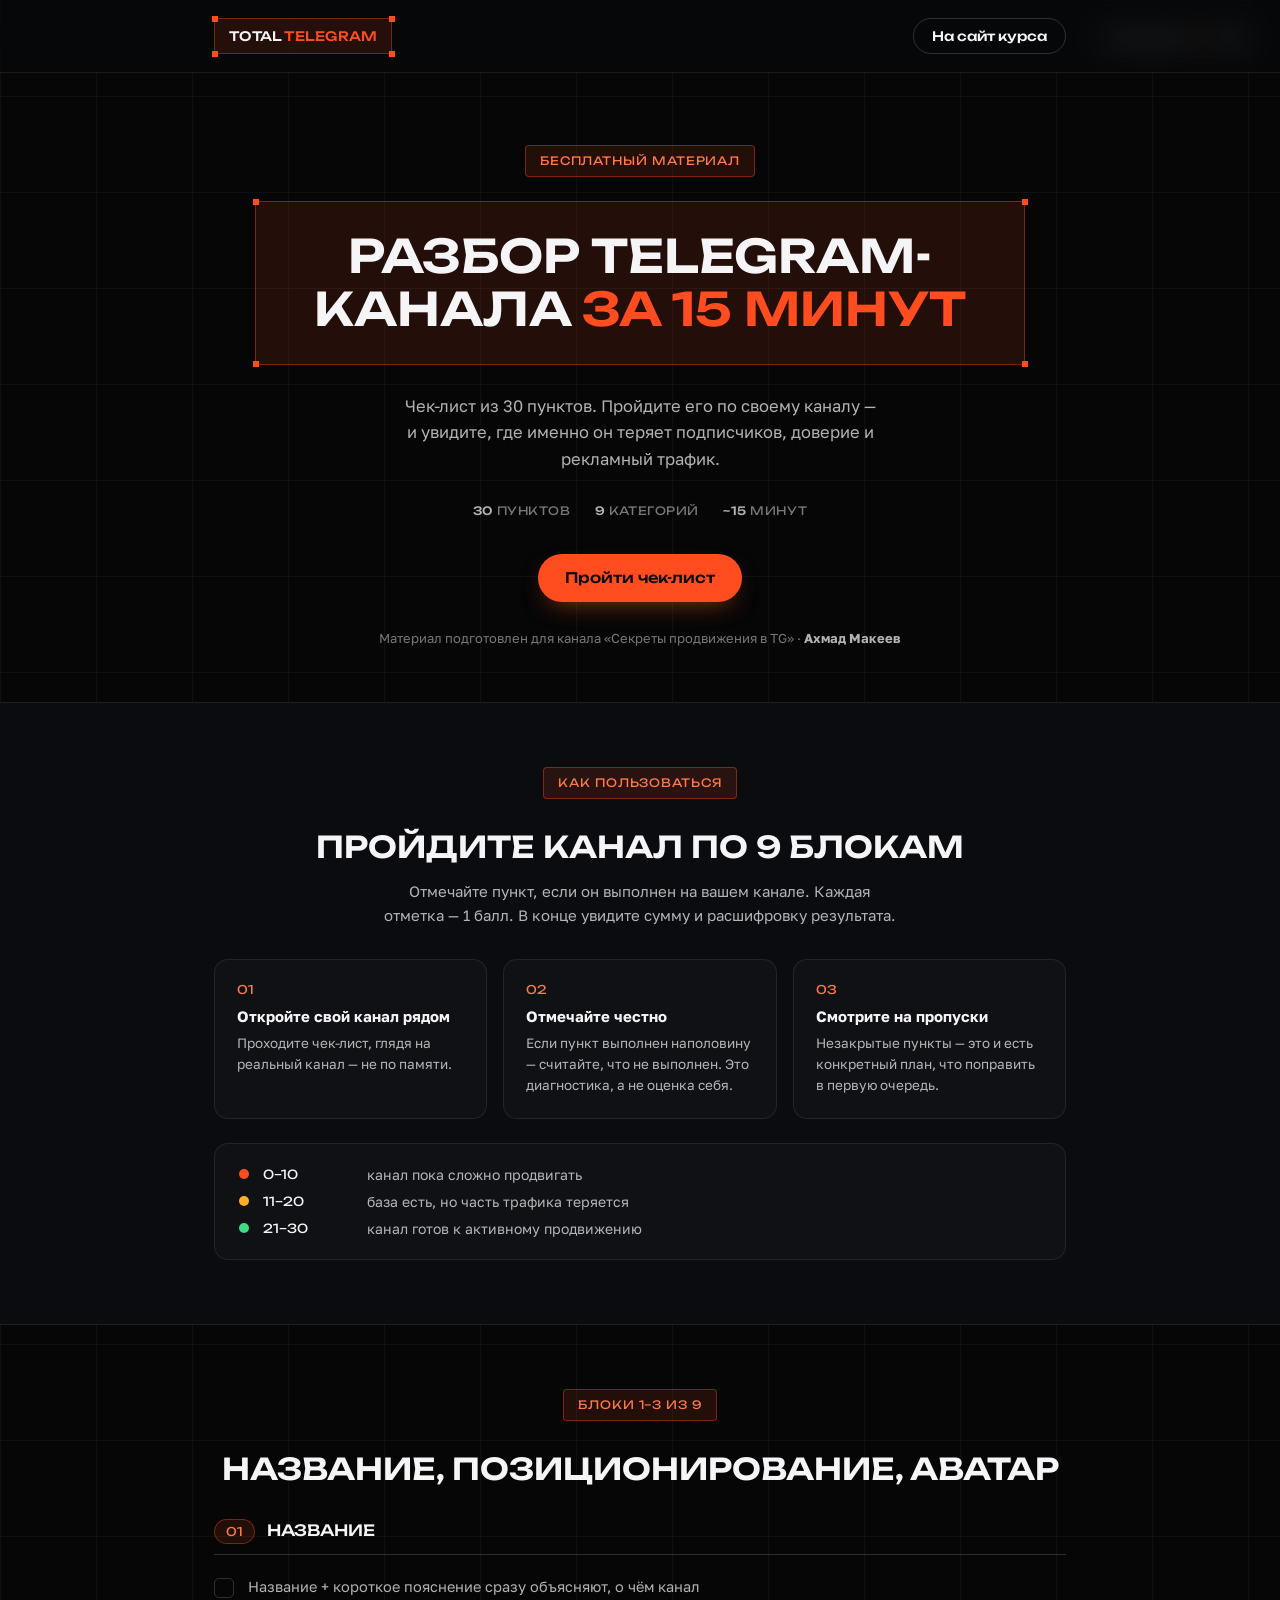
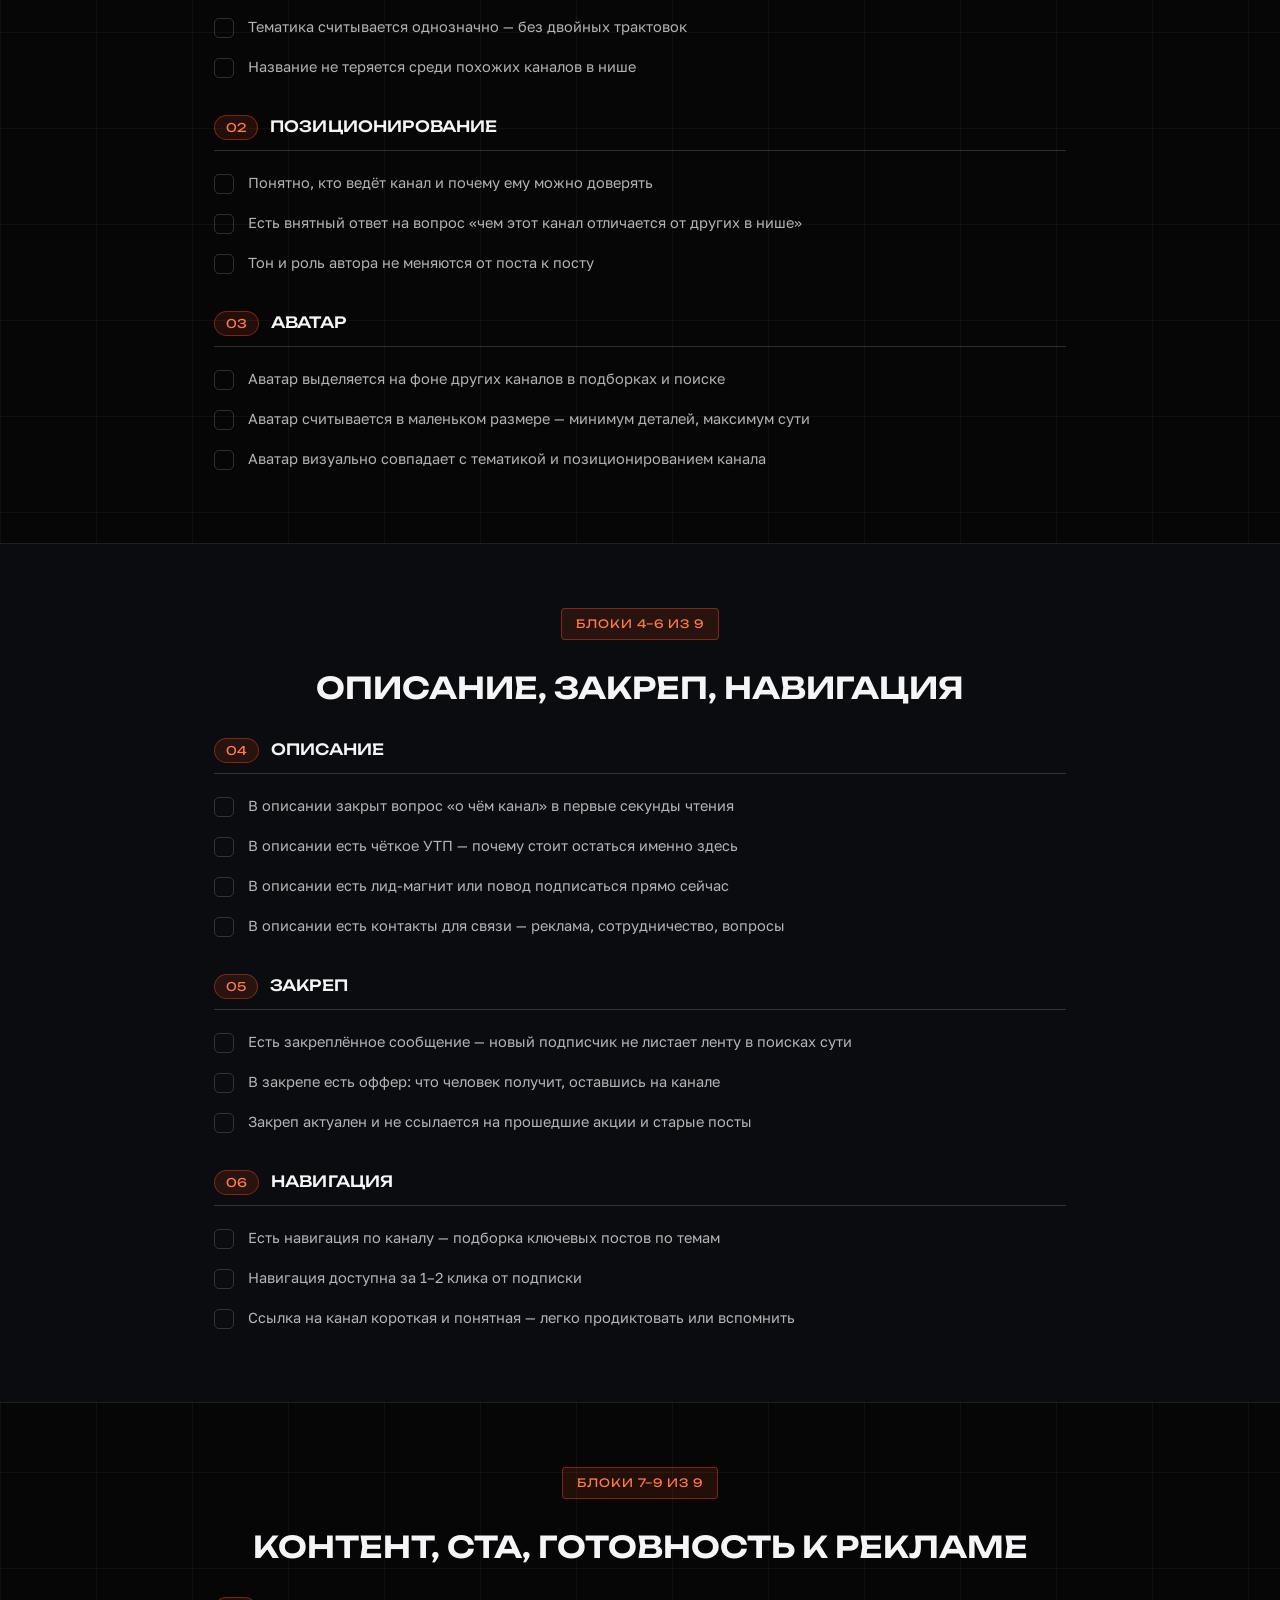
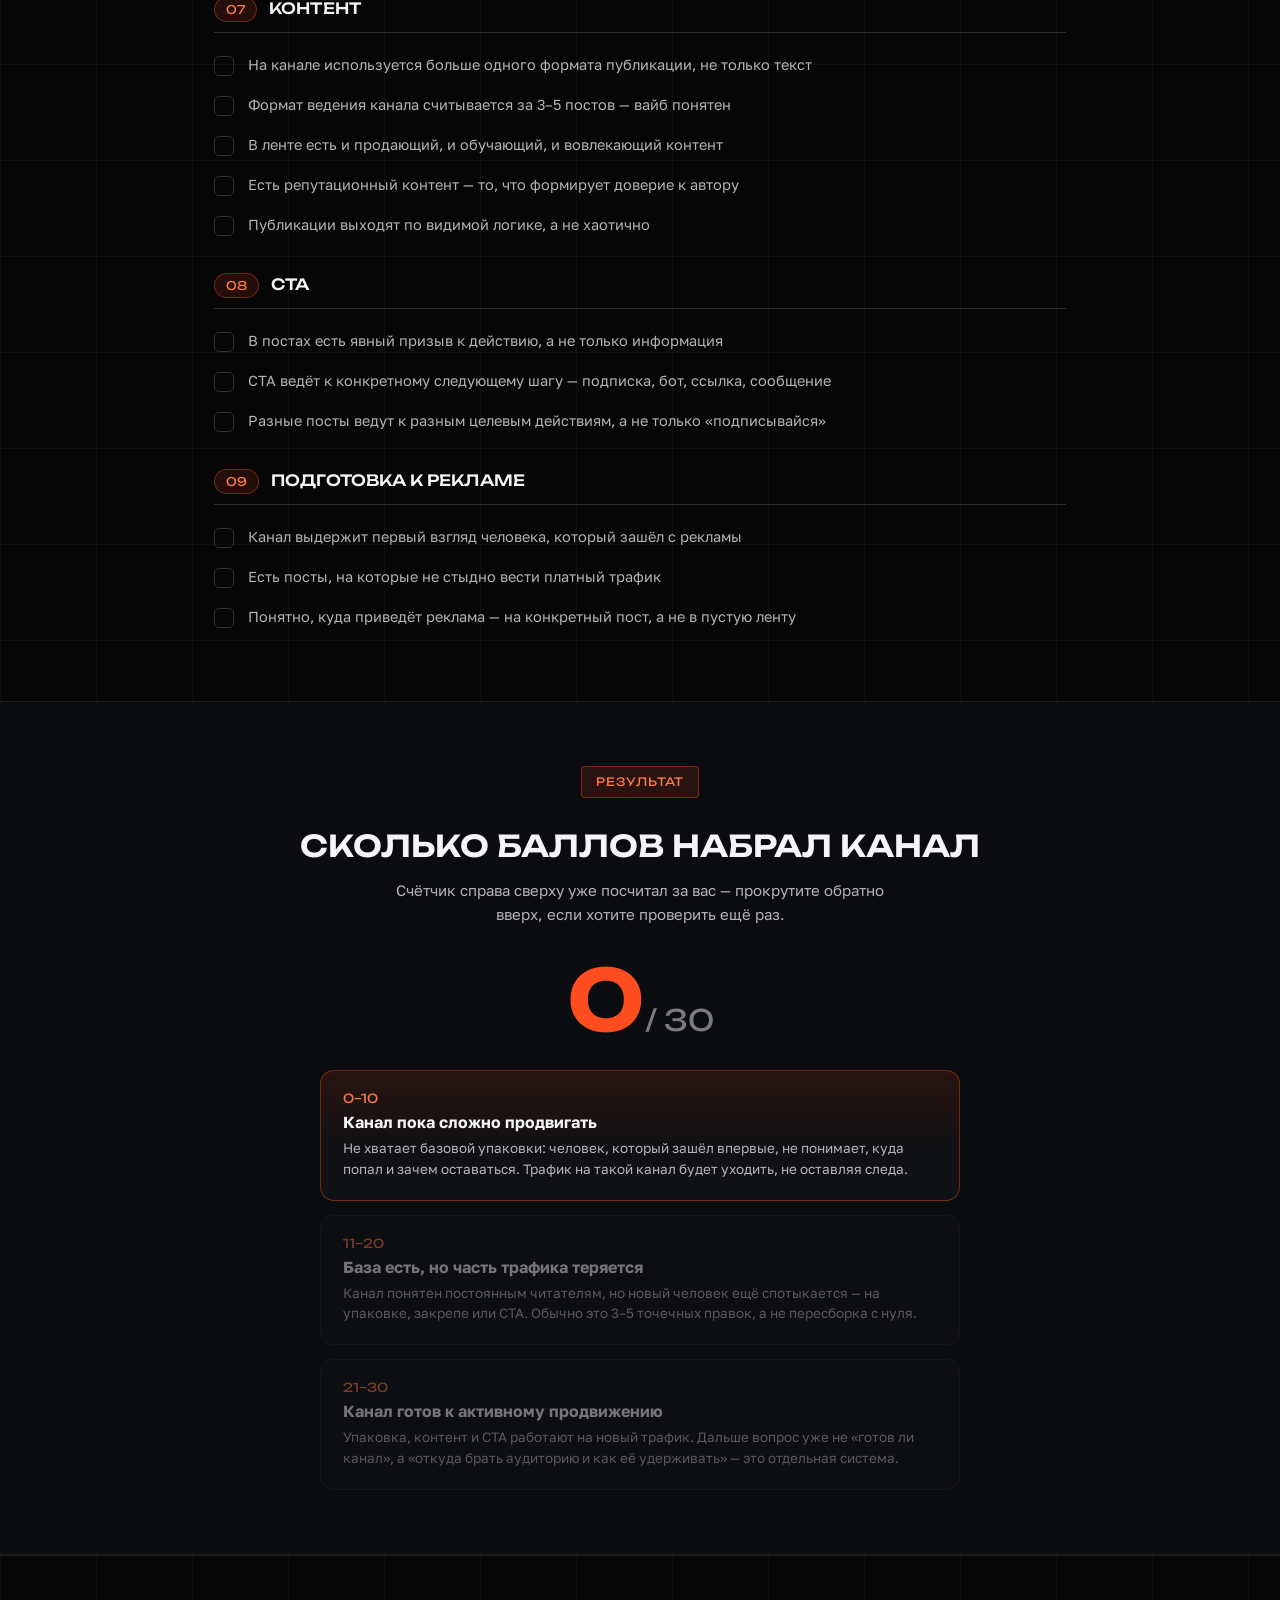
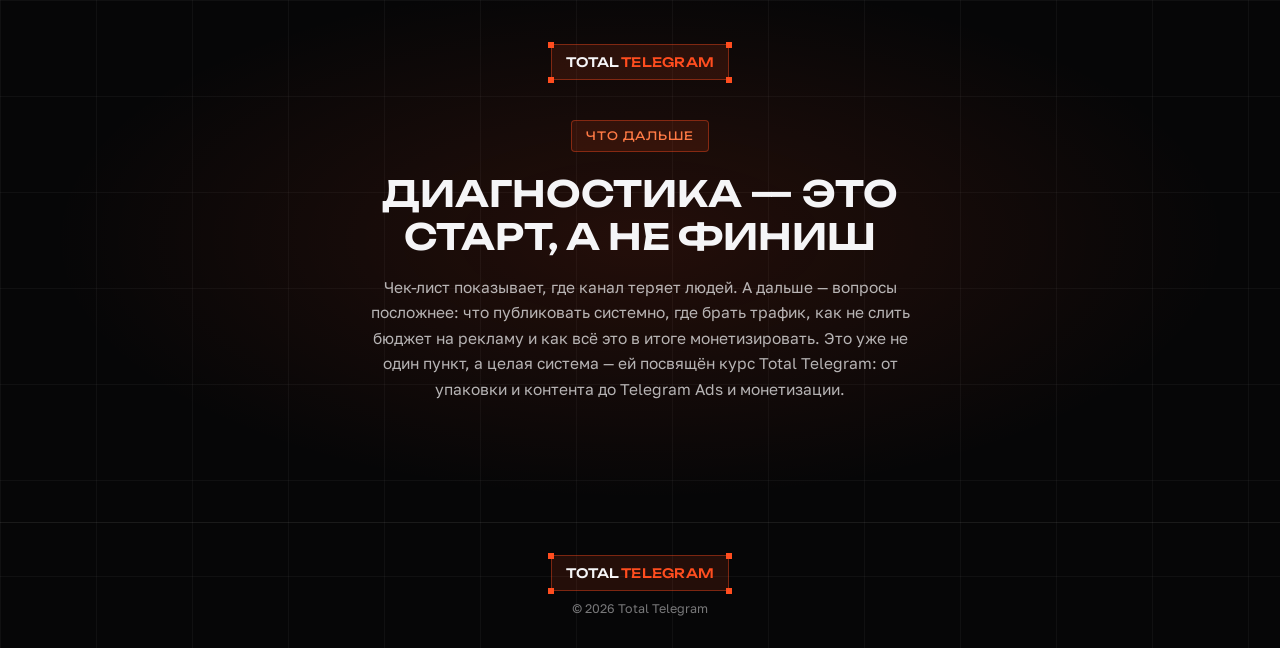
==== commit c466bd8a: "Убрать кнопку "Посмотреть курс Total Telegram" со страницы разбора канала Co-Authored-By: Claude Son" ====
--- a/lead-magnets/01-razbor-kanala-15-min.html
+++ b/lead-magnets/01-razbor-kanala-15-min.html
@@ -146,8 +146,8 @@
 
 <header class="site-header">
   <div class="container header-inner">
-    <a href="#top" class="logo brand-frame"><i></i><i></i><i></i><i></i>TOTAL<span>TELEGRAM</span></a>
-    <a href="https://total-telegram-landing.vercel.app" class="btn btn-ghost" style="padding:9px 18px;font-size:13px;">На сайт курса</a>
+    <a href="https://total-telegram-landing.vercel.app/" class="logo brand-frame"><i></i><i></i><i></i><i></i>TOTAL<span>TELEGRAM</span></a>
+    <a href="https://total-telegram-landing.vercel.app/" class="btn btn-ghost" style="padding:9px 18px;font-size:13px;">На сайт курса</a>
   </div>
 </header>
 
@@ -252,14 +252,10 @@
 
   <section class="final-cta">
     <div class="container">
-      <a href="#top" class="logo brand-frame"><i></i><i></i><i></i><i></i>TOTAL<span>TELEGRAM</span></a>
+      <a href="https://total-telegram-landing.vercel.app/" class="logo brand-frame"><i></i><i></i><i></i><i></i>TOTAL<span>TELEGRAM</span></a>
       <div class="eyebrow" style="margin:16px auto 0;">Что дальше</div>
       <h2 class="final-title">Диагностика — это старт, а не финиш</h2>
       <p class="final-lead">Чек-лист показывает, где канал теряет людей. А дальше — вопросы посложнее: что публиковать системно, где брать трафик, как не слить бюджет на рекламу и как всё это в итоге монетизировать. Это уже не один пункт, а целая система — ей посвящён курс Total Telegram: от упаковки и контента до Telegram Ads и монетизации.</p>
-      <a href="https://total-telegram-landing.vercel.app" class="btn btn-primary">
-        Посмотреть курс Total Telegram
-        <svg width="15" height="15" viewBox="0 0 16 16" fill="none" aria-hidden="true"><path d="M4 12L12 4M12 4H5M12 4V11" stroke="currentColor" stroke-width="1.6" stroke-linecap="round" stroke-linejoin="round"/></svg>
-      </a>
     </div>
   </section>
 
@@ -267,7 +263,7 @@
 
 <footer class="site-footer">
   <div class="container">
-    <a href="#top" class="logo brand-frame"><i></i><i></i><i></i><i></i>TOTAL<span>TELEGRAM</span></a>
+    <a href="https://total-telegram-landing.vercel.app/" class="logo brand-frame"><i></i><i></i><i></i><i></i>TOTAL<span>TELEGRAM</span></a>
     <p>© <span id="footerYear"></span> Total Telegram</p>
   </div>
 </footer>
